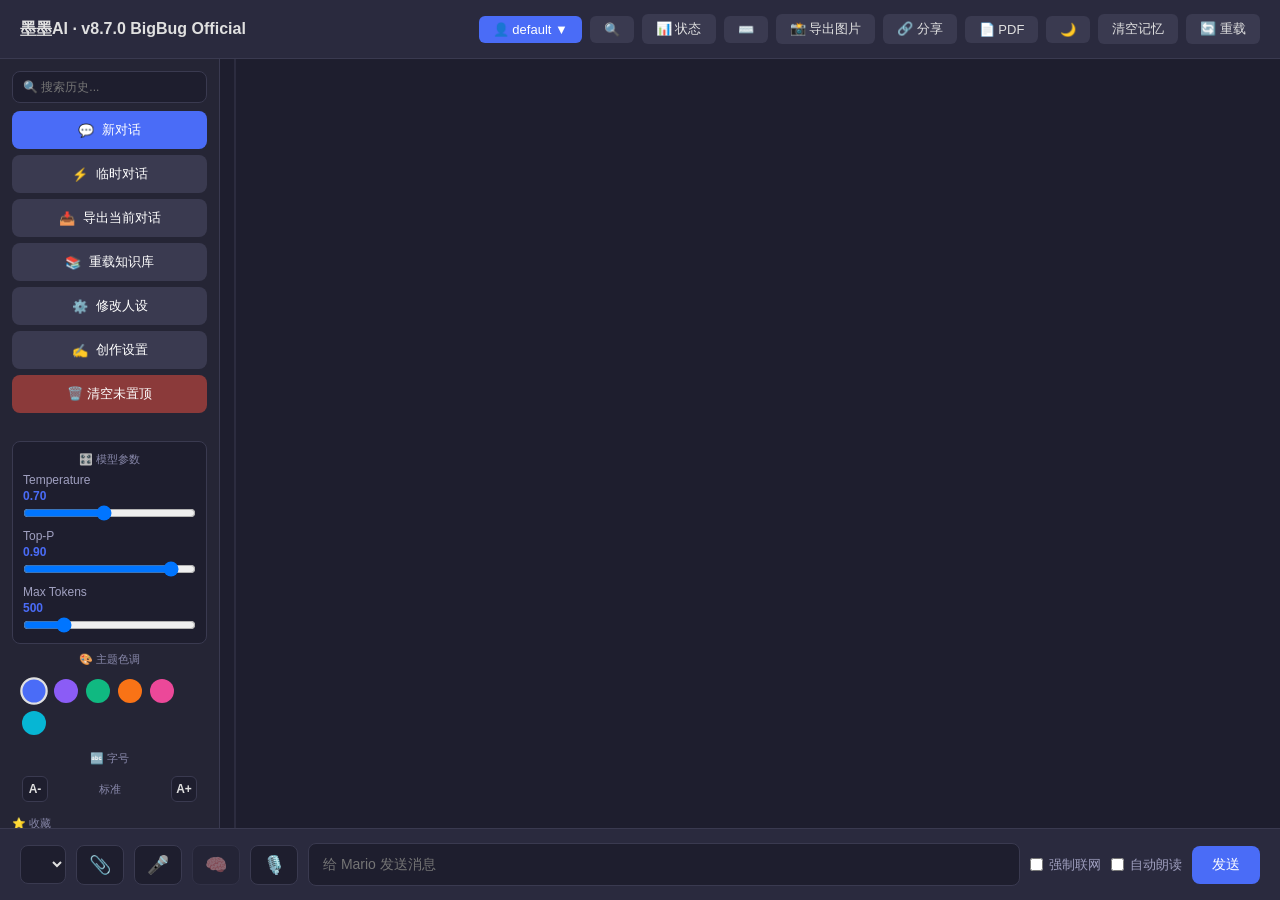
==== templates/index.html @ c6ad2843 "v8.7.0 BigBug Official: AI 生图 + 死锁修复" ====
<!DOCTYPE html>
<html lang="zh-CN">
<head>
<meta charset="UTF-8">
<title>墨墨AI · Mario Make</title>
<link rel="icon" href="/static/favicon.png" type="image/png">
<script src="/static/marked.min.js"></script>
<script src="/static/highlight.min.js"></script>
<script src="/static/html2canvas.min.js"></script>
<link rel="stylesheet" href="/static/style.css?v=24">
</head>
<body>
<header>
  <h1>墨墨AI · v8.7.0 BigBug Official</h1>
  <div class="header-actions">
    <div class="user-menu-wrap">
      <button id="userBtn" onclick="toggleUserMenu(event)">👤 <span id="userLabel">default</span> ▼</button>
      <div id="userDropdown"></div>
    </div>
    <button onclick="toggleMsgSearch()" title="对话内搜索 (Cmd+Shift+F)">🔍</button>
    <button onclick="toggleStatusPanel()" title="系统状态">📊 状态</button>
    <button onclick="toggleShortcutPanel()" title="快捷键">⌨️</button>
    <button onclick="exportAsImage()" title="导出对话为图片">📸 导出图片</button>
      <button onclick="shareConversation()" title="分享对话">🔗 分享</button>
      <button onclick="exportAsPDF()" title="导出对话为 PDF">📄 PDF</button>
    <button id="themeBtn" onclick="toggleTheme()" title="切换主题">🌙</button>
    <button onclick="resetChat()">清空记忆</button>
    <button onclick="reloadAll()" title="重载设置 / 知识库 / 模型">🔄 重载</button>
  </div>
</header>

<div id="msgSearchBar" style="display:none;">
  <input type="text" id="msgSearchInput" placeholder="在对话中查找…">
  <span id="msgSearchCount">0 / 0</span>
  <button id="msgSearchPrev" title="上一个">↑</button>
  <button id="msgSearchNext" title="下一个">↓</button>
  <button id="msgSearchClose" title="关闭 (Esc)">✕</button>
</div>

<div class="layout">
  <aside id="sidebar">
    <input type="text" id="searchBox" placeholder="🔍 搜索历史..." oninput="doSearch(this.value)">
    <button class="new-btn" onclick="newSession()">＋ 新对话</button>
      <button class="new-btn" id="tempBtn" style="background:var(--btn-bg);" onclick="toggleTemp()">⚡ 临时对话</button>
    <button class="new-btn" style="background:var(--btn-bg);" onclick="exportCurrent()">📥 导出当前对话</button>
    <button class="new-btn" style="background:var(--btn-bg);" onclick="reloadRag(event)">🔄 重载知识库</button>
    <button class="new-btn" style="background:var(--btn-bg);" onclick="openPromptModal()">⚙️ 修改人设</button>
    <button class="new-btn" style="background:var(--btn-bg);" onclick="openStyleModal()">✍️ 创作设置</button>
    <button class="new-btn danger-btn" onclick="clearSessions()">🗑️ 清空未置顶</button>
    <div id="ragStatus"></div>

    <!-- 参数滑杆 -->
    <div class="param-panel">
      <div class="param-title">🎛️ 模型参数</div>
      <label>Temperature <span class="param-val" id="tempVal">0.70</span>
        <input type="range" id="tempSlider" min="0" max="1.5" step="0.05" value="0.7">
      </label>
      <label>Top-P <span class="param-val" id="topPVal">0.90</span>
        <input type="range" id="topPSlider" min="0.1" max="1" step="0.05" value="0.9">
      </label>
      <label>Max Tokens <span class="param-val" id="maxTokVal">500</span>
        <input type="range" id="maxTokSlider" min="100" max="2000" step="50" value="500">
      </label>
    </div>

      <div class="template-title" style="margin-top:8px;">🎨 主题色调</div>
<div class="theme-color-picker" id="themeColorPicker">
  <span class="color-dot" data-color="blue"   title="蓝"></span>
  <span class="color-dot" data-color="purple" title="紫"></span>
  <span class="color-dot" data-color="green"  title="绿"></span>
  <span class="color-dot" data-color="orange" title="橙"></span>
  <span class="color-dot" data-color="pink"   title="粉"></span>
  <span class="color-dot" data-color="cyan"   title="青"></span>
</div>

      <div class="template-title" style="margin-top:8px;">🔤 字号</div>
<div id="fontSizePanel">
  <button onclick="changeFontSize(-1)">A-</button>
  <span class="fs-label" id="fsLabel">标准</span>
  <button onclick="changeFontSize(1)">A+</button>
</div>

    <div class="template-title" style="display:flex;justify-content:space-between;align-items:center;">
      <span>⭐ 收藏</span>
      <span id="favCount" style="font-size:10px;color:var(--text-muted);"></span>
    </div>
    <ul id="favList" style="list-style:none;margin-bottom:8px;"></ul>

    <div class="template-title">快捷提问</div>
      <div class="template-title" style="display:flex;justify-content:space-between;align-items:center;">
      <span>📁 文件夹</span>
      <span onclick="newFolder()" title="新建文件夹"
            style="cursor:pointer;color:var(--accent);font-weight:700;">＋</span>
    </div>
    <ul id="folderList" style="list-style:none;margin-bottom:8px;"></ul>
    <div id="templateList"></div>
      <div style="display:flex;justify-content:space-between;align-items:center;margin:6px 0;">
  <span style="font-size:11px;color:var(--text-muted);">💬 会话</span>
  <span id="manualSortToggle" onclick="toggleManualSort()"
        style="cursor:pointer;font-size:11px;color:var(--accent);user-select:none;">
    手动排序
  </span>
</div>
    <ul id="sessionList"></ul>
  </aside>
  <main style="position: relative;">
  <div id="chat"></div>
  <div id="outline"></div>
  </main>
</div>

<footer>
  <select id="modelSelect" title="选择模型"></select>
  <label for="fileUpload" class="upload-label" title="上传文件">📎</label>
  <input type="file" id="fileUpload" style="display:none;"
         accept=".pdf,.docx,.pptx,.txt,.md,.py,.js,.json,.html,.css,.png,.jpg,.jpeg,.webp">
  <button id="micBtn" class="icon-btn" title="语音输入" onclick="toggleVoice()">🎤</button>
    <button id="thinkBtn" class="icon-btn" title="思考模式：自动" onclick="toggleThink()">🧠</button>
    <button id="callBtn" class="icon-btn" title="语音通话模式" onclick="toggleCall()">🎙️</button>
  <textarea id="input" rows="1" placeholder="给 Mario 发送消息" autocomplete="off"></textarea>
  <label><input type="checkbox" id="web"> 强制联网</label>
  <label><input type="checkbox" id="autoSpeak"> 自动朗读</label>
  <button id="send" class="send-btn" onclick="send()">发送</button>
  <button id="stopBtn" class="send-btn" style="display:none;" onclick="stopGeneration()">停止</button>
</footer>

<div id="adminModal" style="display:none; position:fixed; top:0; left:0; width:100%; height:100%; background:rgba(0,0,0,0.6); z-index:9999; align-items:center; justify-content:center;">
  <div class="modal-box" style="max-height:80vh; overflow-y:auto;">
    <div id="adminModalContent"></div>
    <div style="text-align:right; margin-top:12px;">
      <button class="modal-btn" onclick="closeAdminModal()">关闭</button>
    </div>
  </div>
</div>

<div id="promptModal">
  <div class="modal-box">
    <h2>⚙️ 修改 AI 人设</h2>
    <p>修改后立即生效，建议保留原有的安全约束。</p>
    <textarea id="promptTextarea"></textarea>
    <div style="display:flex; gap:10px; justify-content:space-between;">
      <button class="modal-btn" onclick="resetPrompt()">恢复默认</button>
      <div style="display:flex; gap:10px;">
        <button class="modal-btn" onclick="closePromptModal()">取消</button>
        <button class="modal-btn primary" onclick="savePrompt()">保存</button>
      </div>
    </div>
  </div>
</div>

<script src="/static/app.js?v=27"></script>

<link id="hljs-theme" rel="stylesheet" href="/static/github-dark.min.css">
<div id="styleModal" style="display:none; position:fixed; top:0; left:0; width:100%; height:100%; background:rgba(0,0,0,0.6); z-index:9999; align-items:center; justify-content:center;">
  <div class="modal-box" style="max-height:80vh; overflow-y:auto; width:640px;">
    <h2 style="font-size:16px;">✍️ 个性化创作设置</h2>
    <p style="font-size:12px; color:var(--text-muted);">告诉墨墨你的写作偏好，它会按这个风格生成内容。</p>
    <div style="display:flex; flex-direction:column; gap:12px; margin-top:12px;">
      <div>
        <label style="font-size:13px;">语气</label>
        <select id="styleTone" style="width:100%; padding:8px; margin-top:4px; border-radius:6px; background:var(--bg-input); color:var(--text); border:1px solid var(--border);">
          <option value="casual">😊 轻松口语</option>
          <option value="formal">🎩 正式专业</option>
          <option value="humorous">🤣 幽默俏皮</option>
          <option value="serious">🧊 严肃理性</option>
        </select>
      </div>
      <div>
        <label style="font-size:13px;">长度</label>
        <select id="styleLength" style="width:100%; padding:8px; margin-top:4px; border-radius:6px; background:var(--bg-input); color:var(--text); border:1px solid var(--border);">
          <option value="short">📏 简短直接</option>
          <option value="medium">📐 适中</option>
          <option value="long">📚 详细展开</option>
        </select>
      </div>
      <label style="display:flex; align-items:center; gap:8px; font-size:13px;">
        <input type="checkbox" id="styleEmoji"> 允许使用 emoji
      </label>
      <div>
        <label style="font-size:13px;">📖 个人词典（每行一条：词语=含义）</label>
        <textarea id="glossaryText" style="width:100%; height:100px; padding:8px; margin-top:4px; border-radius:6px; background:var(--bg-input); color:var(--text); border:1px solid var(--border); font-size:13px; font-family:monospace;" placeholder="MMAI=墨墨 AI 的缩写&#10;FMC SMO=我的笔名"></textarea>
      </div>
    </div>
    <div style="display:flex; gap:10px; justify-content:flex-end; margin-top:16px;">
      <button class="modal-btn" onclick="closeStyleModal()">取消</button>
      <button class="modal-btn primary" onclick="saveStyle()">保存</button>
    </div>
  </div>
</div>

<!-- v7.0.0 快捷键面板 -->
<div id="shortcutModal" class="shortcut-mask">
  <div class="shortcut-box">
    <h3>⌨️ 快捷键</h3>
    <table class="shortcut-table" id="shortcutTable"></table>
<div class="close-row">
  <button class="modal-btn" onclick="resetShortcuts()" style="margin-right:8px;">恢复默认</button>
  <button class="modal-btn" onclick="toggleShortcutPanel()">关闭</button>
</div>
      <tr><td>Control + ⌥ + N</td><td>新对话</td></tr>
      <tr><td>Control + ⇧ + S</td><td>聚焦搜索</td></tr>
      <tr><td>Control + S</td><td>保存对话</td></tr>
      <tr><td>Control + Enter</td><td>发送</td></tr>
      <tr><td>Enter</td><td>发送（输入框内）</td></tr>
      <tr><td>Shift + Enter</td><td>换行（输入框内）</td></tr>
      <tr><td>Esc</td><td>停止生成 / 关闭面板</td></tr>
      <tr><td>Command + D</td><td>切回 default 管理员</td></tr>
      <tr><td>/</td><td>快速聚焦搜索</td></tr>
      <tr><td>?</td><td>打开本面板</td></tr>
    </table>
    <div class="close-row">
      <button class="modal-btn" onclick="toggleShortcutPanel()">关闭</button>
    </div>
  </div>
</div>

<!-- v7.0.0 系统状态面板 -->
<div id="statusPanel" class="status-panel" style="display:none">
  <div class="status-row"><span class="status-key">🧠 模型</span><span class="status-val" id="stModel">-</span></div>
  <div class="status-row"><span class="status-key">🔥 CPU</span><span class="status-val" id="stCpu">-</span></div>
  <div class="status-row"><span class="status-key">💾 内存</span><span class="status-val" id="stMem">-</span></div>
  <div class="status-row"><span class="status-key">📦 进程占用</span><span class="status-val" id="stProc">-</span></div>
  <div class="status-row"><span class="status-key">⏱️ 运行</span><span class="status-val" id="stUp">-</span></div>
</div>

<!-- v7.0.0 翻译气泡 -->
<div id="transBubble">
  <span class="close-x" onclick="document.getElementById('transBubble').style.display='none'">✕</span>
  <button id="doTransBtn">🌐 翻译</button>
  <div id="transResult"></div>
</div>
<div id="quoteMenu" style="display:none;"></div>
<div id="modelPanel" style="display:none;"></div>
</body>
</html>
---- static/style.css ----
/* 时间分组 */
.group-header {
  padding: 8px 10px;
  font-size: 11px;
  color: var(--text-muted);
  cursor: pointer;
  user-select: none;
  display: flex;
  align-items: center;
  gap: 4px;
  border-radius: 6px;
  margin-top: 8px;
}
.group-header:hover { background: var(--btn-bg); color: var(--text); }
.group-header .arrow {
  font-size: 9px;
  transition: transform 0.15s;
  display: inline-block;
}
.group-header.collapsed .arrow { transform: rotate(-90deg); }
.group-count {
  font-size: 10px;
  color: var(--text-muted);
  margin-left: auto;
}
  :root {
    --bg: #1e1e2e; --bg-header: #2a2a3e; --bg-sidebar: #252535;
    --bg-msg-ai: #2a2a3e; --bg-input: #1e1e2e; --bg-code: #1a1a2a;
    --text: #e0e0e0; --text-dim: #a0a0c0; --text-muted: #8888aa;
    --border: #3a3a50; --btn-bg: #3a3a50; --btn-hover: #4a4a60;
    --accent: #4a6cf7; --accent-hover: #5a7cff; --danger: #ff4444;
    --tag: #6a9955; --code-text: #c0c0d0;
    --scroll-track: #1e1e2e; --scroll-thumb: #3a3a50;
  }
  body.light {
    --bg: #f5f5f7; --bg-header: #ffffff; --bg-sidebar: #ebebf0;
    --bg-msg-ai: #ffffff; --bg-input: #ffffff; --bg-code: #f0f0f5;
    --text: #202124; --text-dim: #5f6368; --text-muted: #808080;
    --border: #d0d0d8; --btn-bg: #e0e0e8; --btn-hover: #d0d0d8;
    --accent: #1a73e8; --accent-hover: #1668d4; --danger: #d93025;
    --tag: #2e7d32; --code-text: #202124;
    --scroll-track: #f5f5f7; --scroll-thumb: #c0c0c8;
  }
  * { box-sizing: border-box; margin: 0; padding: 0; }
  body {
    font-family: -apple-system, "PingFang SC", sans-serif;
    background: var(--bg); color: var(--text);
    height: 100vh; display: flex; flex-direction: column;
    transition: background 0.2s, color 0.2s;
  }
  ::-webkit-scrollbar { width: 8px; }
  ::-webkit-scrollbar-track { background: var(--scroll-track); }
  ::-webkit-scrollbar-thumb { background: var(--scroll-thumb); border-radius: 4px; }
  header {
    padding: 14px 20px; background: var(--bg-header);
    display: flex; justify-content: space-between; align-items: center;
    border-bottom: 1px solid var(--border);
  }
  header h1 { font-size: 16px; font-weight: 600; }
  header .header-actions { display: flex; gap: 8px; align-items: center; }
  header button {
    background: var(--btn-bg); color: var(--text); border: none;
    padding: 6px 14px; border-radius: 6px; cursor: pointer; font-size: 13px;
  }
  header button:hover { background: var(--btn-hover); }
  .user-menu-wrap { position: relative; }
  #userBtn {
    background: var(--accent); color: #fff;
    padding: 6px 14px; border-radius: 6px; cursor: pointer;
    font-size: 13px; border: none;
  }
  #userBtn:hover { background: var(--accent-hover); }
  #userDropdown {
    display: none; position: absolute; top: 100%; right: 0; margin-top: 6px;
    background: var(--bg-header); border: 1px solid var(--border);
    border-radius: 8px; min-width: 220px;
    box-shadow: 0 4px 20px rgba(0,0,0,0.3);
    z-index: 1000; padding: 6px 0;
  }
  #userDropdown.show { display: block; }
  .user-item {
    padding: 10px 16px; cursor: pointer; font-size: 13px;
    color: var(--text-dim); display: flex; justify-content: space-between;
    align-items: center; gap: 8px;
  }
  .user-item:hover { background: var(--btn-bg); }
  .user-item.active { color: var(--accent); font-weight: 600; }
  .user-item .check { font-size: 12px; }
  .user-divider { height: 1px; background: var(--border); margin: 6px 0; }
  .user-action { padding: 10px 16px; cursor: pointer; font-size: 13px; color: var(--text-dim); }
  .user-action:hover { background: var(--btn-bg); }
  .user-action.danger { color: var(--danger); }
  .layout { flex: 1; display: flex; overflow: hidden; }
  #sidebar {
    width: 220px; background: var(--bg-sidebar);
    border-right: 1px solid var(--border);
    padding: 12px; overflow-y: auto; flex-shrink: 0;
    display: flex; flex-direction: column;
  }
  #searchBox {
    width: 100%; padding: 8px 10px; border-radius: 8px; margin-bottom: 8px;
    border: 1px solid var(--border); background: var(--bg-input);
    color: var(--text); font-size: 12px;
  }
  #searchBox:focus { outline: none; border-color: var(--accent); }
  #sidebar .new-btn {
    width: 100%; padding: 10px; background: var(--accent); color: #fff;
    border: none; border-radius: 8px; cursor: pointer;
    margin-bottom: 8px; font-size: 13px; transition: background 0.15s;
  }
  #sidebar .new-btn:hover { background: var(--accent-hover); }
  #sidebar .new-btn:disabled { background: var(--btn-bg); cursor: not-allowed; }
  #sidebar .new-btn + .new-btn { margin-top: -2px; }
  #sidebar .danger-btn { background: #8b3a3a !important; }
  #sidebar .danger-btn:hover { background: #a04747 !important; }
  body.light #sidebar .danger-btn { background: #e57373 !important; }
  body.light #sidebar .danger-btn:hover { background: #ef5350 !important; }
  #ragStatus { font-size: 11px; color: var(--text-muted); text-align: center; margin: 4px 0 8px; }
  #sidebar ul { list-style: none; flex: 1; margin-top: 4px; }
  #sidebar li {
    padding: 10px; border-radius: 6px; cursor: pointer; font-size: 13px;
    color: var(--text-dim); margin-bottom: 4px;
    white-space: nowrap; overflow: hidden; text-overflow: ellipsis;
    position: relative; transition: background 0.15s;
  }
  #sidebar li:hover { background: var(--btn-bg); }
  #sidebar li.active { background: var(--btn-hover); color: var(--text); }
  #sidebar li.pinned { padding-left: 22px; }
  #sidebar li.search-result { white-space: normal; line-height: 1.4; padding: 8px 10px; }
  #sidebar li .pin {
    position: absolute; left: 6px; top: 50%; transform: translateY(-50%);
    font-size: 11px; opacity: 0.4; cursor: pointer;
  }
  #sidebar li.pinned .pin { opacity: 1; }
  #sidebar li .del {
    position: absolute; right: 8px; top: 50%; transform: translateY(-50%);
    color: var(--danger); opacity: 0; transition: opacity 0.2s;
    font-size: 16px; padding: 0 4px;
  }
  #sidebar li:hover .del { opacity: 1; }
  #templateList { display: flex; flex-direction: column; gap: 4px; margin-bottom: 8px; }
  .template-btn {
    padding: 6px 10px; background: var(--bg-input); color: var(--text-dim);
    border: 1px solid var(--border); border-radius: 6px; font-size: 12px;
    cursor: pointer; text-align: left; transition: all 0.15s;
    white-space: nowrap; overflow: hidden; text-overflow: ellipsis;
  }
  .template-btn:hover { background: var(--btn-bg); color: var(--text); border-color: var(--accent); }
  .template-title { font-size: 11px; color: var(--text-muted); text-align: center; margin: 8px 0 4px; }
  main { flex: 1; display: flex; flex-direction: column; overflow: hidden; }
  #chat {
    flex: 1; overflow-y: auto; padding: 20px;
    display: flex; flex-direction: column; gap: 14px;
  }
  .msg-row { display: flex; align-items: flex-start; gap: 10px; }
  .msg-row.user { flex-direction: row-reverse; }
  .avatar {
    width: 36px; height: 36px; border-radius: 50%;
    display: flex; align-items: center; justify-content: center;
    font-size: 18px; font-weight: bold; flex-shrink: 0;
    background: var(--btn-bg); overflow: hidden;
  }
  .avatar img { width: 100%; height: 100%; object-fit: cover; display: block; }
  .msg-row.user .avatar { background: var(--accent); }
  .msg-row.ai .avatar { color: var(--accent); background: var(--bg-msg-ai); border: 1px solid var(--accent); }
  .msg {
    max-width: 75%; padding: 10px 14px; border-radius: 12px;
    line-height: 1.6; word-break: break-word; overflow-x: auto;
  }
  .msg.user {
  background: var(--accent);
  color: #fff;
  white-space: pre-wrap;
  display: flex;
  flex-wrap: wrap;
  align-items: center;
  gap: 4px;
}
.msg.user > *:not(.msg-action-btn):not(.copy-btn):not(.msg-time) {
  flex-basis: 100%;
  white-space: pre-wrap;
}
  .msg.ai { background: var(--bg-msg-ai); border: 1px solid var(--border); }
  .msg.ai p { margin: 6px 0; }
  .msg.ai ul, .msg.ai ol { margin: 8px 0 8px 22px; }
  .msg.ai h1, .msg.ai h2, .msg.ai h3 { margin: 10px 0 6px; }
  .msg.ai code {
    background: var(--bg-code); padding: 2px 6px; border-radius: 4px;
    font-size: 13px; font-family: "SF Mono", Monaco, monospace; color: var(--code-text);
  }
  .msg.ai pre { background: var(--bg-code); padding: 12px; border-radius: 8px; overflow-x: auto; margin: 8px 0; }
  .msg.ai pre code { background: none; padding: 0; }
  .msg.ai table { border-collapse: collapse; margin: 8px 0; }
  .msg.ai th, .msg.ai td { border: 1px solid var(--border); padding: 6px 10px; }
  .msg.ai blockquote { border-left: 3px solid var(--accent); padding-left: 10px; margin: 8px 0; color: var(--text-dim); }
  .msg.ai a { color: var(--tag); }
  .tag { font-size: 11px; color: var(--tag); margin-top: 6px; opacity: 0.8; }
  /* 复制按钮 */
  .copy-btn { cursor: pointer; margin-left: 8px; opacity: 0.5; font-size: 13px; transition: opacity 0.2s; }
  .copy-btn:hover { opacity: 1; }
  /* 搜索高亮 */
  .msg.highlight { animation: highlight-pulse 2s ease-out; }
  @keyframes highlight-pulse {
    0%, 30% { box-shadow: 0 0 0 3px var(--accent); }
    100% { box-shadow: 0 0 0 0 transparent; }
  }
  footer {
    padding: 14px 20px; background: var(--bg-header);
    display: flex; gap: 10px; border-top: 1px solid var(--border);
    align-items: center; flex-wrap: wrap;
  }
  footer select {
    padding: 10px 12px; border-radius: 8px;
    border: 1px solid var(--border); background: var(--bg-input); color: var(--text);
    font-size: 13px; cursor: pointer; max-width: 150px; flex-shrink: 0;
  }
  footer select:focus { outline: none; border-color: var(--accent); }
  footer .upload-label {
    cursor: pointer; font-size: 18px; padding: 8px 12px; border-radius: 8px;
    border: 1px solid var(--border); background: var(--bg-input);
    user-select: none; flex-shrink: 0; transition: background 0.2s;
  }
  footer .upload-label:hover { background: var(--btn-bg); }
  footer .icon-btn {
    background: var(--bg-input); color: var(--text);
    border: 1px solid var(--border);
    padding: 8px 12px; border-radius: 8px; cursor: pointer; font-size: 18px;
    flex-shrink: 0; transition: all 0.2s;
  }
  footer .icon-btn:hover { background: var(--btn-bg); }
  footer .icon-btn.recording {
    background: var(--danger); border-color: var(--danger);
    animation: pulse 1s infinite;
  }
  @keyframes pulse {
    0%, 100% { box-shadow: 0 0 0 0 rgba(255, 68, 68, 0.7); }
    50% { box-shadow: 0 0 0 8px rgba(255, 68, 68, 0); }
  }
  footer input[type="text"],
  footer textarea#input {
    flex: 1; min-width: 260px; padding: 10px 14px; border-radius: 8px;
    border: 1px solid var(--border); background: var(--bg-input); color: var(--text); font-size: 14px;
    font-family: inherit;
  }
  footer textarea#input {
    resize: none; overflow-y: auto; max-height: 200px; line-height: 1.5;
  }
  footer input:focus, footer textarea:focus { outline: none; border-color: var(--accent); }
  footer label {
    display: flex; align-items: center; gap: 6px;
    font-size: 13px; color: var(--text-dim); cursor: pointer; user-select: none;
    white-space: nowrap; flex-shrink: 0;
  }
  footer button.send-btn {
    background: var(--accent); color: #fff; border: none;
    padding: 10px 20px; border-radius: 8px; cursor: pointer; font-size: 14px; flex-shrink: 0;
  }
  footer button.send-btn:hover { background: var(--accent-hover); }
  footer button.send-btn:disabled { background: var(--btn-bg); cursor: not-allowed; }
  #stopBtn { background: var(--danger) !important; }
  #promptModal {
    display:none; position:fixed; top:0; left:0; width:100%; height:100%;
    background:rgba(0,0,0,0.6); z-index:9999; align-items:center; justify-content:center;
  }
  #promptModal .modal-box {
    background: var(--bg-header); padding:20px; border-radius:12px;
    width:600px; max-width:90%; display:flex; flex-direction:column; gap:12px;
    border: 1px solid var(--border);
  }
  #promptModal h2 { font-size:16px; color: var(--text); }
  #promptModal p { font-size:12px; color: var(--text-muted); }
  #promptTextarea {
    width:100%; height:300px; padding:10px; border-radius:8px;
    border:1px solid var(--border); background: var(--bg-input); color: var(--text);
    font-size:13px; font-family:monospace; resize:vertical;
  }
  #promptTextarea:focus { outline: none; border-color: var(--accent); }
  .modal-btn { padding:8px 16px; background: var(--btn-bg); color: var(--text); border:none; border-radius:6px; cursor:pointer; }
  .modal-btn.primary { background: var(--accent); color: #fff; }

  /* ========== v7.0.0 Infinite 新增样式 ========== */

  /* 1. 代码块复制按钮 */
  .msg.ai pre { position: relative; }
  .code-copy-btn {
    position: absolute; top: 8px; right: 8px;
    padding: 3px 8px; font-size: 12px; line-height: 1;
    border: 1px solid var(--border); border-radius: 6px;
    background: var(--bg-header); color: var(--text-dim);
    cursor: pointer; opacity: 0;
    transition: opacity 0.15s, background 0.15s, color 0.15s;
    z-index: 2;
  }
  .msg.ai pre:hover .code-copy-btn { opacity: 1; }
  .code-copy-btn:hover { background: var(--btn-hover); color: var(--text); }
  .code-copy-btn:active { transform: scale(0.95); }

  /* 2. 消息时间戳 */
  .msg-time {
    font-size: 11px; color: var(--text-muted);
    margin-top: 6px; opacity: 0; transition: opacity 0.15s;
    display: block;
  }
  .msg:hover .msg-time { opacity: 1; }
  .msg.user .msg-time { color: rgba(255,255,255,0.7); text-align: right; }

  /* 4. 快捷键面板 */
  .shortcut-mask {
    position: fixed; inset: 0; background: rgba(0,0,0,0.5);
    display: none; align-items: center; justify-content: center;
    z-index: 99999;
  }
  .shortcut-mask.show { display: flex; }
  .shortcut-box {
    background: var(--bg-header); color: var(--text);
    padding: 22px 28px; border-radius: 12px;
    min-width: 400px; max-width: 90%; border: 1px solid var(--border);
    box-shadow: 0 8px 40px rgba(0,0,0,0.4);
  }
  .shortcut-box h3 { font-size: 16px; margin-bottom: 12px; }
  .shortcut-table { width: 100%; border-collapse: collapse; font-size: 13px; }
  .shortcut-table td { padding: 6px 8px; border-bottom: 1px solid var(--border); }
  .shortcut-table td:first-child { font-family: monospace; color: var(--accent); width: 45%; }
  .shortcut-box .close-row { margin-top: 14px; text-align: right; }

  /* 5. 参数滑杆 */
  .param-panel {
    margin-top: 8px; padding: 10px;
    background: var(--bg-input); border: 1px solid var(--border);
    border-radius: 8px; font-size: 12px;
  }
  .param-panel .param-title { color: var(--text-muted); margin-bottom: 6px; font-size: 11px; text-align: center; }
  .param-panel label {
    display: flex; flex-direction: column; gap: 2px;
    margin-bottom: 8px; color: var(--text-dim);
  }
  .param-panel label:last-child { margin-bottom: 0; }
  .param-panel .param-val { color: var(--accent); font-weight: 600; }
  .param-panel input[type="range"] { width: 100%; cursor: pointer; }

  /* 6. 系统状态面板 */
  .status-panel {
    position: fixed; top: 60px; right: 20px;
    background: var(--bg-header); color: var(--text);
    border: 1px solid var(--border); border-radius: 10px;
    padding: 12px 16px; font-size: 12px;
    box-shadow: 0 6px 24px rgba(0,0,0,0.35);
    z-index: 9998; min-width: 220px; line-height: 1.9;
  }
  .status-panel .status-row { display: flex; justify-content: space-between; gap: 16px; }
  .status-panel .status-key { color: var(--text-muted); }
  .status-panel .status-val { color: var(--text); font-family: monospace; }

  /* 7. 翻译气泡 */
  #transBubble {
    position: fixed; z-index: 99998;
    background: var(--bg-header); color: var(--text);
    border: 1px solid var(--border); border-radius: 10px;
    padding: 10px 12px; max-width: 360px;
    box-shadow: 0 6px 24px rgba(0,0,0,0.4);
    font-size: 13px; display: none;
  }
  #transBubble #doTransBtn {
    background: var(--accent); color: #fff; border: 0;
    border-radius: 6px; padding: 4px 12px; cursor: pointer;
    font-size: 12px; font-weight: 600;
  }
  #transBubble #doTransBtn:hover { background: var(--accent-hover); }
  #transBubble #transResult {
    margin-top: 8px; line-height: 1.6; color: var(--text-dim);
    max-height: 200px; overflow-y: auto; white-space: pre-wrap;
  }
  #transBubble .close-x {
    float: right; cursor: pointer; color: var(--text-muted);
    margin-left: 8px; font-size: 14px;
  }

    /* ========== v7.1.0 对话大纲 ========== */
    #outline {
      position: absolute;
      right: -170px;                    /* 默认缩到只剩 30px 露出 */
      top: 12px;
      bottom: 12px;
      width: 200px;
      background: var(--bg-header);
      border: 1px solid var(--border);
      border-radius: 10px;
      padding: 10px 8px;
      overflow-y: auto;
      opacity: 0.5;
      transition: right 0.3s cubic-bezier(0.4, 0, 0.2, 1), opacity 0.3s;
      z-index: 20;
      font-size: 12px;
      box-shadow: -4px 0 12px rgba(0,0,0,0.2);
    }
    #outline:hover {
      right: 12px;                      /* 鼠标移上去完全滑出 */
      opacity: 1;
    }
    #outline.empty {
      display: none;
    }
    #outline::-webkit-scrollbar { width: 4px; }
    #outline::-webkit-scrollbar-thumb {
      background: var(--scroll-thumb);
      border-radius: 2px;
    }
    #outline.empty {
      display: none;
    }
    #outline .outline-item {
      padding: 6px 8px;
      margin-bottom: 2px;
      border-radius: 6px;
      color: var(--text-dim);
      cursor: pointer;
      white-space: nowrap;
      overflow: hidden;
      text-overflow: ellipsis;
      border-left: 2px solid transparent;
      transition: background 0.15s, color 0.15s, border-color 0.15s;
      user-select: none;
    }
    #outline .outline-item:hover {
      background: var(--btn-bg);
      color: var(--text);
    }
    #outline .outline-item.active {
      background: var(--btn-bg);
      color: var(--accent);
      border-left-color: var(--accent);
    }

    /* ========== v7.1.0 文件夹 ========== */
    #folderList .folder-item {
      display: flex;
      justify-content: space-between;
      align-items: center;
      padding: 7px 10px;
      border-radius: 6px;
      font-size: 12px;
      color: var(--text-dim);
      cursor: pointer;
      margin-bottom: 2px;
      user-select: none;
    }
    #folderList .folder-item:hover { background: var(--btn-bg); color: var(--text); }
    #folderList .folder-name { overflow: hidden; text-overflow: ellipsis; white-space: nowrap; flex: 1; }
    #folderList .folder-count { font-size: 10px; color: var(--text-muted); margin-left: 6px; }
    #folderList .folder-del {
      opacity: 0; margin-left: 6px; color: var(--danger);
      font-size: 14px; cursor: pointer;
    }
    #folderList .folder-item:hover .folder-del { opacity: 1; }
    #folderList .folder-item.collapsed + .folder-sessions { display: none; }
    #folderList .folder-sessions {
      list-style: none; padding-left: 8px; margin-bottom: 4px;
    }
    #folderList .folder-sessions li {
      padding: 6px 10px; border-radius: 6px; font-size: 12px;
      color: var(--text-dim); cursor: pointer;
      white-space: nowrap; overflow: hidden; text-overflow: ellipsis;
      position: relative;
    }
    #folderList .folder-sessions li:hover { background: var(--btn-bg); color: var(--text); }
    #folderList .folder-sessions li.active { background: var(--btn-hover); color: var(--text); }
    #folderList .folder-sessions li .del {
      position: absolute; right: 8px; top: 50%; transform: translateY(-50%);
      color: var(--danger); opacity: 0; font-size: 14px; cursor: pointer;
    }
    #folderList .folder-sessions li:hover .del { opacity: 1; }

    /* 会话右键菜单 */
    #ctxMenu {
      position: fixed; z-index: 99999;
      background: var(--bg-header); border: 1px solid var(--border);
      border-radius: 8px; padding: 4px 0;
      box-shadow: 0 6px 24px rgba(0,0,0,0.35);
      min-width: 180px; font-size: 13px; display: none;
    }
    #ctxMenu .ctx-item {
      padding: 8px 14px; cursor: pointer; color: var(--text-dim);
    }
    #ctxMenu .ctx-item:hover { background: var(--btn-bg); color: var(--text); }
    #ctxMenu .ctx-sub {
      padding: 8px 14px; color: var(--text-muted); font-size: 12px;
      border-top: 1px solid var(--border); margin-top: 4px;
    }
    #ctxMenu .ctx-folder {
      padding: 6px 20px; cursor: pointer; color: var(--text-dim); font-size: 12px;
    }
    #ctxMenu .ctx-folder:hover { background: var(--btn-bg); color: var(--text); }

    /* ========== v7.3.0 临时对话 ========== */
    #tempBanner {
      position: sticky; top: 0; z-index: 998;
      background: linear-gradient(90deg, #6a5acd, #8a7cff);
      color: #fff; padding: 8px 20px; font-size: 12px;
      display: flex; justify-content: space-between; align-items: center;
    }
    #tempBanner button {
      background: #fff; color: #6a5acd; border: none;
      border-radius: 6px; padding: 4px 12px; cursor: pointer;
      font-weight: 600; font-size: 12px;
    }
    #tempBtn.active {
      background: #6a5acd !important;
      color: #fff !important;
    }

    /* ========== v7.4.0 回到底部 ========== */
#scrollBottomBtn {
  position: absolute;
  right: 24px;
  bottom: 24px;
  width: 40px;
  height: 40px;
  border-radius: 50%;
  background: var(--bg-header);
  color: var(--text);
  border: 1px solid var(--border);
  cursor: pointer;
  font-size: 18px;
  display: flex;
  align-items: center;
  justify-content: center;
  box-shadow: 0 4px 16px rgba(0,0,0,0.3);
  opacity: 0;
  pointer-events: none;
  transition: opacity 0.2s, transform 0.2s, background 0.15s;
  z-index: 30;
}
#scrollBottomBtn.show {
  opacity: 1;
  pointer-events: auto;
}
#scrollBottomBtn:hover {
  background: var(--btn-hover);
  transform: translateY(-2px);
}
#scrollBottomBtn:active {
  transform: translateY(0);
}

    /* ========== v7.4.0 长消息折叠 ========== */
.msg.ai.collapsible {
  position: relative;
  max-height: 420px;
  overflow: hidden;
}
.msg.ai.collapsible::after {
  content: '';
  position: absolute;
  left: 0; right: 0; bottom: 0;
  height: 80px;
  background: linear-gradient(to bottom, transparent, var(--bg-msg-ai));
  pointer-events: none;
}
.msg.ai.collapsible.expanded {
  max-height: none;
}
.msg.ai.collapsible.expanded::after {
  display: none;
}
.msg.ai .expand-btn {
  position: absolute;
  bottom: 6px;
  left: 50%;
  transform: translateX(-50%);
  background: var(--bg-header);
  border: 1px solid var(--border);
  color: var(--text-dim);
  border-radius: 14px;
  padding: 4px 16px;
  font-size: 12px;
  cursor: pointer;
  z-index: 3;
  white-space: nowrap;
  transition: background 0.15s, color 0.15s;
}
.msg.ai .expand-btn:hover {
  background: var(--btn-hover);
  color: var(--text);
}
.msg.ai.collapsible.expanded .expand-btn {
  position: static;
  transform: none;
  display: block;
  margin: 12px auto 0;
}

    /* ========== v7.5.0 语音通话 ========== */
#callBtn.active {
  background: var(--danger) !important;
  border-color: var(--danger) !important;
  color: #fff !important;
  animation: callPulse 1.5s infinite;
}
@keyframes callPulse {
  0%, 100% { box-shadow: 0 0 0 0 rgba(255,68,68,0.6); }
  50% { box-shadow: 0 0 0 8px rgba(255,68,68,0); }
}
#callBar {
  position: fixed; bottom: 90px; left: 50%; transform: translateX(-50%);
  background: var(--bg-header); border: 1px solid var(--border);
  border-radius: 12px; padding: 12px 20px;
  display: none; align-items: center; gap: 16px;
  box-shadow: 0 8px 32px rgba(0,0,0,0.4);
  z-index: 9000; min-width: 420px; max-width: 80vw;
}
#callBar .call-status {
  font-size: 13px; color: var(--accent); font-weight: 600; flex-shrink: 0;
}
#callBar .call-text {
  flex: 1; font-size: 13px; color: var(--text-dim);
  overflow: hidden; text-overflow: ellipsis; white-space: nowrap;
}
#callBar .call-hangup {
  background: var(--danger); color: #fff; border: none;
  padding: 6px 16px; border-radius: 6px; cursor: pointer;
  font-weight: 600; font-size: 13px; flex-shrink: 0;
}
#callBar .call-hangup:hover { background: #e53935; }

    /* ========== v7.5.0 图片灯箱 ========== */
.msg img {
  cursor: zoom-in;
  max-width: 100%;
  border-radius: 6px;
  transition: opacity 0.15s;
}
.msg img:hover { opacity: 0.9; }

#lightbox {
  position: fixed; inset: 0;
  background: rgba(0,0,0,0.88);
  display: none; align-items: center; justify-content: center;
  z-index: 99999; cursor: zoom-out;
  animation: lbFadeIn 0.2s ease-out;
}
#lightbox.show { display: flex; }
@keyframes lbFadeIn { from { opacity: 0; } to { opacity: 1; } }

#lightbox img {
  max-width: 92vw;
  max-height: 92vh;
  border-radius: 8px;
  box-shadow: 0 20px 60px rgba(0,0,0,0.6);
  cursor: default;
  animation: lbZoom 0.25s ease-out;
}
@keyframes lbZoom {
  from { transform: scale(0.85); opacity: 0; }
  to   { transform: scale(1);    opacity: 1; }
}

#lightbox .lb-close {
  position: absolute; top: 20px; right: 24px;
  width: 40px; height: 40px; border-radius: 50%;
  background: rgba(255,255,255,0.15);
  color: #fff; border: none; font-size: 20px;
  cursor: pointer; display: flex; align-items: center; justify-content: center;
  transition: background 0.15s;
}
#lightbox .lb-close:hover { background: rgba(255,255,255,0.3); }

#lightbox .lb-hint {
  position: absolute; bottom: 20px; left: 50%; transform: translateX(-50%);
  color: rgba(255,255,255,0.6); font-size: 12px;
  user-select: none;
}

    /* ========== v7.5.0 思考块 ========== */
.thinking-block {
  margin-bottom: 10px;
  border-left: 2px solid var(--border);
  padding-left: 10px;
}
.thinking-block summary {
  cursor: pointer;
  font-size: 12px;
  color: var(--text-muted);
  user-select: none;
  list-style: none;
  display: flex;
  align-items: center;
  gap: 4px;
  padding: 3px 0;
  transition: color 0.15s;
}
.thinking-block summary::-webkit-details-marker { display: none; }
.thinking-block summary::before {
  content: '▶';
  font-size: 9px;
  transition: transform 0.15s;
}
.thinking-block[open] summary::before {
  transform: rotate(90deg);
}
.thinking-block summary:hover { color: var(--text); }
.thinking-block .thinking-body {
  margin-top: 6px;
  padding: 8px 10px;
  background: var(--bg-code);
  border-radius: 6px;
  font-size: 12px;
  color: var(--text-dim);
  line-height: 1.6;
  white-space: pre-wrap;
  font-family: "SF Mono", Monaco, monospace;
  opacity: 0.75;
}
.thinking-live {
  color: var(--text-muted);
  font-size: 13px;
  animation: thinkPulse 1.4s infinite;
}
@keyframes thinkPulse {
  0%, 100% { opacity: 0.5; }
  50% { opacity: 1; }
}
.thinking-dots {
  display: inline-block;
  width: 12px;
}
.thinking-dots::after {
  content: '';
  animation: dots 1.5s steps(4, end) infinite;
}
@keyframes dots {
  0%, 20% { content: ''; }
  40% { content: '.'; }
  60% { content: '..'; }
  80%, 100% { content: '...'; }
}

    /* ========== v8.0.1 思考开关 ========== */
    #thinkBtn {
      opacity: 0.45;
      transition: opacity 0.2s, background 0.2s;
    }
    #thinkBtn.on {
      opacity: 1;
      background: var(--accent) !important;
      color: #fff !important;
      border-color: var(--accent) !important;
    }
    #thinkBtn.off {
      opacity: 0.3;
      text-decoration: line-through;
    }

    /* ========== v8.1.0 消息工具条 hover ========== */
.msg .msg-action-btn,
.msg .copy-btn {
  opacity: 0;
  transition: opacity 0.15s;
}
.msg:hover .msg-action-btn,
.msg:hover .copy-btn {
  opacity: 0.6;
}
.msg .msg-action-btn:hover,
.msg .copy-btn:hover {
  opacity: 1;
}

  /* ========== v8.1.0 AI 思考动画 ========== */
.thinking-dots-anim {
  display: inline-flex;
  align-items: center;
  gap: 4px;
  padding: 4px 0;
}
.thinking-dots-anim span {
  width: 8px;
  height: 8px;
  border-radius: 50%;
  background: var(--text-dim);
  animation: dotBounce 1.4s infinite ease-in-out both;
}
.thinking-dots-anim span:nth-child(1) { animation-delay: -0.32s; }
.thinking-dots-anim span:nth-child(2) { animation-delay: -0.16s; }
.thinking-dots-anim span:nth-child(3) { animation-delay: 0s; }

@keyframes dotBounce {
  0%, 80%, 100% {
    transform: scale(0.6);
    opacity: 0.4;
  }
  40% {
    transform: scale(1);
    opacity: 1;
  }
}

/* 生成中的气泡微呼吸 */
.msg.ai.streaming {
  animation: msgBreath 2s infinite ease-in-out;
}
@keyframes msgBreath {
  0%, 100% { box-shadow: 0 0 0 0 transparent; }
  50% { box-shadow: 0 0 0 2px var(--accent); }
}

    /* ========== v8.1.0 代码块全屏 ========== */
.code-fullscreen-btn {
  position: absolute;
  top: 8px;
  right: 44px;
  padding: 3px 8px;
  font-size: 12px;
  line-height: 1;
  border: 1px solid var(--border);
  border-radius: 6px;
  background: var(--bg-header);
  color: var(--text-dim);
  cursor: pointer;
  opacity: 0;
  transition: opacity 0.15s, background 0.15s, color 0.15s;
  z-index: 2;
}
.msg.ai pre:hover .code-fullscreen-btn { opacity: 1; }
.code-fullscreen-btn:hover { background: var(--btn-hover); color: var(--text); }

#codeFullscreen {
  position: fixed;
  inset: 0;
  background: var(--bg);
  z-index: 99999;
  display: none;
  flex-direction: column;
  padding: 20px;
}
#codeFullscreen.show { display: flex; }
#codeFullscreen .cf-header {
  display: flex;
  justify-content: space-between;
  align-items: center;
  padding-bottom: 12px;
  border-bottom: 1px solid var(--border);
  margin-bottom: 12px;
}
#codeFullscreen .cf-title {
  font-size: 14px;
  color: var(--text-dim);
  font-family: monospace;
}
#codeFullscreen .cf-close {
  background: var(--btn-bg);
  color: var(--text);
  border: none;
  padding: 6px 16px;
  border-radius: 6px;
  cursor: pointer;
  font-size: 13px;
}
#codeFullscreen .cf-close:hover { background: var(--btn-hover); }
#codeFullscreen pre {
  flex: 1;
  overflow: auto;
  background: var(--bg-code);
  padding: 20px;
  border-radius: 8px;
  margin: 0;
}
#codeFullscreen pre code {
  font-size: 14px;
  line-height: 1.6;
  font-family: "SF Mono", Monaco, monospace;
}

    /* ========== v8.1.0 消息时间轴 ========== */
#chat {
  position: relative;
  padding-left: 34px;   /* 给轨道留空间 */
}
#timeline-track {
  position: absolute;
  left: 14px;
  top: 0;
  bottom: 0;
  width: 2px;
  background: var(--border);
  opacity: 0.5;
  pointer-events: none;
}
.msg-row {
  position: relative;
}
.msg-row::before {
  content: '';
  position: absolute;
  left: -20px;
  top: 18px;
  width: 10px;
  height: 10px;
  border-radius: 50%;
  background: var(--bg);
  border: 2px solid var(--border);
  z-index: 2;
  transition: border-color 0.2s, background 0.2s, transform 0.2s;
}
.msg-row.user::before {
  border-color: var(--accent);
}
.msg-row.ai::before {
  border-color: var(--tag);
}
.msg-row:hover::before {
  transform: scale(1.4);
  background: var(--accent);
  border-color: var(--accent);
}

/* 侧边栏收起时轨道靠左一点 */
#sidebar.collapsed ~ .layout #chat,
body.sidebar-collapsed #chat {
  padding-left: 34px;
}

    /* ========== v8.2.0 消息收藏 ========== */
.fav-btn {
  cursor: pointer;
  margin-left: 8px;
  font-size: 13px;
  opacity: 0;
  transition: opacity 0.15s;
}
.msg:hover .fav-btn { opacity: 0.6; }
.fav-btn:hover { opacity: 1 !important; }
.fav-btn.active { opacity: 1 !important; }

#favList li {
  padding: 6px 10px;
  border-radius: 6px;
  font-size: 12px;
  color: var(--text-dim);
  cursor: pointer;
  margin-bottom: 2px;
  white-space: nowrap;
  overflow: hidden;
  text-overflow: ellipsis;
  position: relative;
  transition: background 0.15s;
}
#favList li:hover { background: var(--btn-bg); color: var(--text); }
#favList li .fav-del {
  position: absolute; right: 6px; top: 50%; transform: translateY(-50%);
  color: var(--danger); opacity: 0; font-size: 14px; cursor: pointer;
}
#favList li:hover .fav-del { opacity: 1; }
#favList li.fav-empty {
  color: var(--text-muted);
  font-size: 11px;
  cursor: default;
  text-align: center;
}
#favList li.fav-empty:hover { background: none; }

    /* ========== v8.2.0 消息内搜索 ========== */
#msgSearchBar {
  display: flex;
  align-items: center;
  gap: 8px;
  padding: 8px 20px;
  background: var(--bg-header);
  border-bottom: 1px solid var(--border);
  z-index: 100;
}
#msgSearchBar input {
  flex: 1;
  max-width: 400px;
  padding: 6px 10px;
  border-radius: 6px;
  border: 1px solid var(--border);
  background: var(--bg-input);
  color: var(--text);
  font-size: 13px;
}
#msgSearchBar input:focus { outline: none; border-color: var(--accent); }
#msgSearchBar #msgSearchCount {
  font-size: 12px;
  color: var(--text-muted);
  font-family: monospace;
  min-width: 60px;
  text-align: center;
}
#msgSearchBar button {
  padding: 5px 10px;
  background: var(--btn-bg);
  color: var(--text);
  border: none;
  border-radius: 6px;
  cursor: pointer;
  font-size: 12px;
}
#msgSearchBar button:hover { background: var(--btn-hover); }
#msgSearchBar button:disabled { opacity: 0.4; cursor: not-allowed; }

mark.msg-search-hit {
  background: #ffd54f;
  color: #000;
  padding: 1px 2px;
  border-radius: 2px;
}
mark.msg-search-hit.active {
  background: #ff9800;
  color: #fff;
  box-shadow: 0 0 0 2px rgba(255, 152, 0, 0.4);
}

    /* ========== v8.2.0 @ 引用消息 ========== */
#quoteMenu {
  position: fixed;
  z-index: 9999;
  background: var(--bg-header);
  border: 1px solid var(--border);
  border-radius: 10px;
  padding: 4px 0;
  min-width: 320px;
  max-width: 480px;
  max-height: 340px;
  overflow-y: auto;
  box-shadow: 0 8px 28px rgba(0,0,0,0.4);
}
#quoteMenu .qm-item {
  padding: 8px 14px;
  cursor: pointer;
  font-size: 12px;
  color: var(--text-dim);
  border-left: 2px solid transparent;
  transition: background 0.15s, border-color 0.15s;
}
#quoteMenu .qm-item:hover,
#quoteMenu .qm-item.active {
  background: var(--btn-bg);
  color: var(--text);
  border-left-color: var(--accent);
}
#quoteMenu .qm-meta {
  font-size: 10px;
  color: var(--text-muted);
  margin-bottom: 3px;
}
#quoteMenu .qm-text {
  font-size: 12px;
  white-space: nowrap;
  overflow: hidden;
  text-overflow: ellipsis;
}
#quoteMenu .qm-empty {
  padding: 12px 14px;
  font-size: 12px;
  color: var(--text-muted);
  text-align: center;
}

    /* ========== v8.3.0 主题色调 ========== */
.theme-color-picker {
  display: flex;
  gap: 8px;
  padding: 8px 10px;
  flex-wrap: wrap;
}
.theme-color-picker .color-dot {
  width: 24px;
  height: 24px;
  border-radius: 50%;
  cursor: pointer;
  border: 2px solid transparent;
  transition: transform 0.15s, border-color 0.15s;
}
.theme-color-picker .color-dot:hover {
  transform: scale(1.15);
}
.theme-color-picker .color-dot.active {
  border-color: var(--text);
  transform: scale(1.15);
}

/* 预设色 */
.theme-color-picker .color-dot[data-color="blue"]   { background: #4a6cf7; }
.theme-color-picker .color-dot[data-color="purple"] { background: #8b5cf6; }
.theme-color-picker .color-dot[data-color="green"]  { background: #10b981; }
.theme-color-picker .color-dot[data-color="orange"] { background: #f97316; }
.theme-color-picker .color-dot[data-color="pink"]   { background: #ec4899; }
.theme-color-picker .color-dot[data-color="cyan"]   { background: #06b6d4; }

    /* ========== v8.3.0 字号调节 ========== */
#fontSizePanel {
  display: flex;
  align-items: center;
  gap: 6px;
  padding: 6px 10px;
}
#fontSizePanel button {
  width: 26px;
  height: 26px;
  border-radius: 6px;
  border: 1px solid var(--border);
  background: var(--bg-input);
  color: var(--text);
  cursor: pointer;
  font-size: 12px;
  font-weight: 700;
}
#fontSizePanel button:hover { background: var(--btn-bg); }
#fontSizePanel .fs-label {
  font-size: 11px;
  color: var(--text-muted);
  flex: 1;
  text-align: center;
}
body[data-fontsize="small"]  .msg { font-size: 14px; }
body[data-fontsize="normal"] .msg { font-size: 16px; }   /* 14 → 16 */
body[data-fontsize="large"]  .msg { font-size: 18px; }   /* 16 → 18 */
body[data-fontsize="xlarge"] .msg { font-size: 21px; }   /* 18 → 21 */
body[data-fontsize="xxlarge"] .msg { font-size: 24px; }

    /* ========== v8.3.0 PDF 打印 ========== */
@media print {
  body * { visibility: hidden; }
  #chat, #chat * { visibility: visible; }
  #chat {
    position: absolute;
    left: 0; top: 0;
    width: 100%;
    padding: 0;
  }
  header, footer, #sidebar, #outline, #msgSearchBar,
  #scrollBottomBtn, #callBar, #tempBanner,
  .msg-action-btn, .copy-btn, .fav-btn, .code-copy-btn,
  .code-fullscreen-btn, .expand-btn, .msg-time,
  .msg.ai.collapsible {
    max-height: none !important;
    overflow: visible !important;
  }
  .msg-action-btn, .copy-btn, .fav-btn, .code-copy-btn,
  .code-fullscreen-btn, .expand-btn, .msg-time {
    display: none !important;
  }
  .msg.ai.collapsible::after { display: none !important; }
}

    /* ========== v8.3.0 侧边栏图标化 ========== */
#sidebar .new-btn.iconized {
  display: flex;
  align-items: center;
  justify-content: center;
  gap: 8px;
  position: relative;
  padding: 10px 8px;
}
#sidebar .new-btn.iconized .btn-text {
  display: inline;
  white-space: nowrap;
  overflow: hidden;
  text-overflow: ellipsis;
  transition: opacity 0.15s, width 0.25s;
}
/* 侧边栏收窄时 */
#sidebar.collapsed-icons {
  width: 56px;
}
#sidebar.collapsed-icons .new-btn.iconized .btn-text {
  display: none;
}
#sidebar.collapsed-icons .new-btn.iconized {
  padding: 10px;
}
#sidebar.collapsed-icons #searchBox,
#sidebar.collapsed-icons #ragStatus,
#sidebar.collapsed-icons .param-panel,
#sidebar.collapsed-icons #templateList,
#sidebar.collapsed-icons #folderList,
#sidebar.collapsed-icons #favList,
#sidebar.collapsed-icons .template-title,
#sidebar.collapsed-icons #fontSizePanel,
#sidebar.collapsed-icons .theme-color-picker,
#sidebar.collapsed-icons #sessionList {
  display: none;
}
#sidebar.collapsed-icons .new-btn.iconized:hover::after {
  content: attr(data-label);
  position: absolute;
  left: 100%;
  top: 50%;
  transform: translateY(-50%);
  margin-left: 8px;
  background: var(--bg-header);
  color: var(--text);
  padding: 4px 10px;
  border-radius: 6px;
  font-size: 12px;
  border: 1px solid var(--border);
  white-space: nowrap;
  z-index: 100;
  box-shadow: 0 4px 16px rgba(0,0,0,0.3);
}

    /* ========== 消息反应 ========== */
.react-btn {
  cursor: pointer;
  margin-left: 8px;
  font-size: 13px;
  opacity: 0;
  transition: opacity 0.15s, transform 0.15s;
  user-select: none;
}
.msg:hover .react-btn { opacity: 0.6; }
.react-btn:hover { opacity: 1 !important; transform: scale(1.2); }
.react-btn.active { opacity: 1 !important; }

/* ========== 代码块行号 ========== */
.msg.ai pre {
  counter-reset: line;
  padding-left: 52px !important;
}
.msg.ai pre code .line-counter {
  display: none;
}
.msg.ai pre.line-numbers {
  padding-left: 52px !important;
}
.msg.ai pre.line-numbers code {
  position: relative;
}
.msg.ai pre.line-numbers code::before {
  content: '';
}
/* 用绝对定位的左侧行号栏 */
.msg.ai pre .ln-col {
  position: absolute;
  left: 0;
  top: 12px;
  bottom: 12px;
  width: 40px;
  text-align: right;
  padding-right: 10px;
  font-size: 13px;
  line-height: 1.5;
  color: var(--text-muted);
  opacity: 0.5;
  font-family: "SF Mono", Monaco, monospace;
  white-space: pre;
  pointer-events: none;
  user-select: none;
  overflow: hidden;
  border-right: 1px solid var(--border);
}

/* ========== 模型快捷面板 ========== */
#modelPanel {
  position: fixed;
  z-index: 9999;
  background: var(--bg-header);
  border: 1px solid var(--border);
  border-radius: 12px;
  padding: 8px;
  min-width: 280px;
  max-width: 380px;
  box-shadow: 0 8px 32px rgba(0,0,0,0.4);
}
#modelPanel .mp-item {
  padding: 10px 14px;
  border-radius: 8px;
  cursor: pointer;
  margin-bottom: 4px;
  transition: background 0.15s;
  border-left: 3px solid transparent;
}
#modelPanel .mp-item:last-child { margin-bottom: 0; }
#modelPanel .mp-item:hover { background: var(--btn-bg); }
#modelPanel .mp-item.active {
  background: var(--btn-bg);
  border-left-color: var(--accent);
}
#modelPanel .mp-name {
  font-size: 13px;
  color: var(--text);
  font-weight: 600;
  margin-bottom: 3px;
}
#modelPanel .mp-desc {
  font-size: 11px;
  color: var(--text-muted);
}
#modelPanel .mp-tags {
  margin-top: 4px;
  display: flex;
  gap: 4px;
  flex-wrap: wrap;
}
#modelPanel .mp-tag {
  font-size: 10px;
  padding: 2px 6px;
  border-radius: 4px;
  background: var(--bg-input);
  color: var(--text-dim);
  border: 1px solid var(--border);
}

/* 分享提示 */
#shareToast {
  position: fixed;
  bottom: 30px;
  left: 50%;
  transform: translateX(-50%);
  background: var(--bg-header);
  color: var(--text);
  padding: 10px 20px;
  border-radius: 8px;
  border: 1px solid var(--border);
  box-shadow: 0 6px 24px rgba(0,0,0,0.4);
  font-size: 13px;
  z-index: 99999;
  opacity: 0;
  pointer-events: none;
  transition: opacity 0.25s, bottom 0.25s;
}
#shareToast.show {
  opacity: 1;
  bottom: 60px;

  .msg.user {
  display: flex;
  flex-direction: column;
}
.msg.user .user-text {
  white-space: pre-wrap;
}
.msg.user .user-btn-row {
  display: flex;
  gap: 6px;
  margin-top: 6px;
  justify-content: flex-end;
  opacity: 0;
  transition: opacity 0.15s;
}
.msg.user:hover .user-btn-row {
  opacity: 0.8;
}

/* ========== 会话拖拽排序 ========== */
#sessionList li.dragging {
  opacity: 0.4;
  cursor: grabbing;
}
#sessionList li.drag-over-top {
  border-top: 2px solid var(--accent);
}
#sessionList li.drag-over-bottom {
  border-bottom: 2px solid var(--accent);
}
#sessionList.manual-mode li {
  cursor: grab;
}
#manualSortToggle.active {
  font-weight: 700;
  color: var(--danger) !important;
}

/* ========== 快捷键自定义 ========== */
.shortcut-table tr.editing td:first-child {
  background: var(--accent);
  color: #fff;
  border-radius: 4px;
}
.shortcut-table td:first-child {
  cursor: pointer;
  transition: background 0.15s;
}
.shortcut-table td:first-child:hover {
  background: var(--btn-bg);
}

/* ========== AI 生图 ========== */
.img-placeholder {
  display: flex;
  align-items: center;
  gap: 10px;
  color: var(--text-dim);
  font-size: 13px;
  padding: 6px 0;
}
.msg.ai .generated-img {
  max-width: 100%;
  max-height: 512px;
  border-radius: 8px;
  cursor: zoom-in;
  display: block;
  margin: 4px 0;
}
.img-meta {
  font-size: 11px;
  color: var(--text-muted);
  margin-top: 6px;
  font-family: monospace;
}
.img-actions {
  display: flex;
  gap: 8px;
  margin-top: 8px;
}
.img-actions button {
  padding: 4px 12px;
  font-size: 12px;
  background: var(--btn-bg);
  color: var(--text-dim);
  border: 1px solid var(--border);
  border-radius: 6px;
  cursor: pointer;
  transition: all 0.15s;
}
.img-actions button:hover {
  background: var(--btn-hover);
  color: var(--text);
}
}
---- static/github-dark.min.css ----
pre code.hljs{display:block;overflow-x:auto;padding:1em}code.hljs{padding:3px 5px}/*!
  Theme: GitHub Dark
  Description: Dark theme as seen on github.com
  Author: github.com
  Maintainer: @Hirse
  Updated: 2021-05-15

  Outdated base version: https://github.com/primer/github-syntax-dark
  Current colors taken from GitHub's CSS
*/.hljs{color:#c9d1d9;background:#0d1117}.hljs-doctag,.hljs-keyword,.hljs-meta .hljs-keyword,.hljs-template-tag,.hljs-template-variable,.hljs-type,.hljs-variable.language_{color:#ff7b72}.hljs-title,.hljs-title.class_,.hljs-title.class_.inherited__,.hljs-title.function_{color:#d2a8ff}.hljs-attr,.hljs-attribute,.hljs-literal,.hljs-meta,.hljs-number,.hljs-operator,.hljs-selector-attr,.hljs-selector-class,.hljs-selector-id,.hljs-variable{color:#79c0ff}.hljs-meta .hljs-string,.hljs-regexp,.hljs-string{color:#a5d6ff}.hljs-built_in,.hljs-symbol{color:#ffa657}.hljs-code,.hljs-comment,.hljs-formula{color:#8b949e}.hljs-name,.hljs-quote,.hljs-selector-pseudo,.hljs-selector-tag{color:#7ee787}.hljs-subst{color:#c9d1d9}.hljs-section{color:#1f6feb;font-weight:700}.hljs-bullet{color:#f2cc60}.hljs-emphasis{color:#c9d1d9;font-style:italic}.hljs-strong{color:#c9d1d9;font-weight:700}.hljs-addition{color:#aff5b4;background-color:#033a16}.hljs-deletion{color:#ffdcd7;background-color:#67060c}
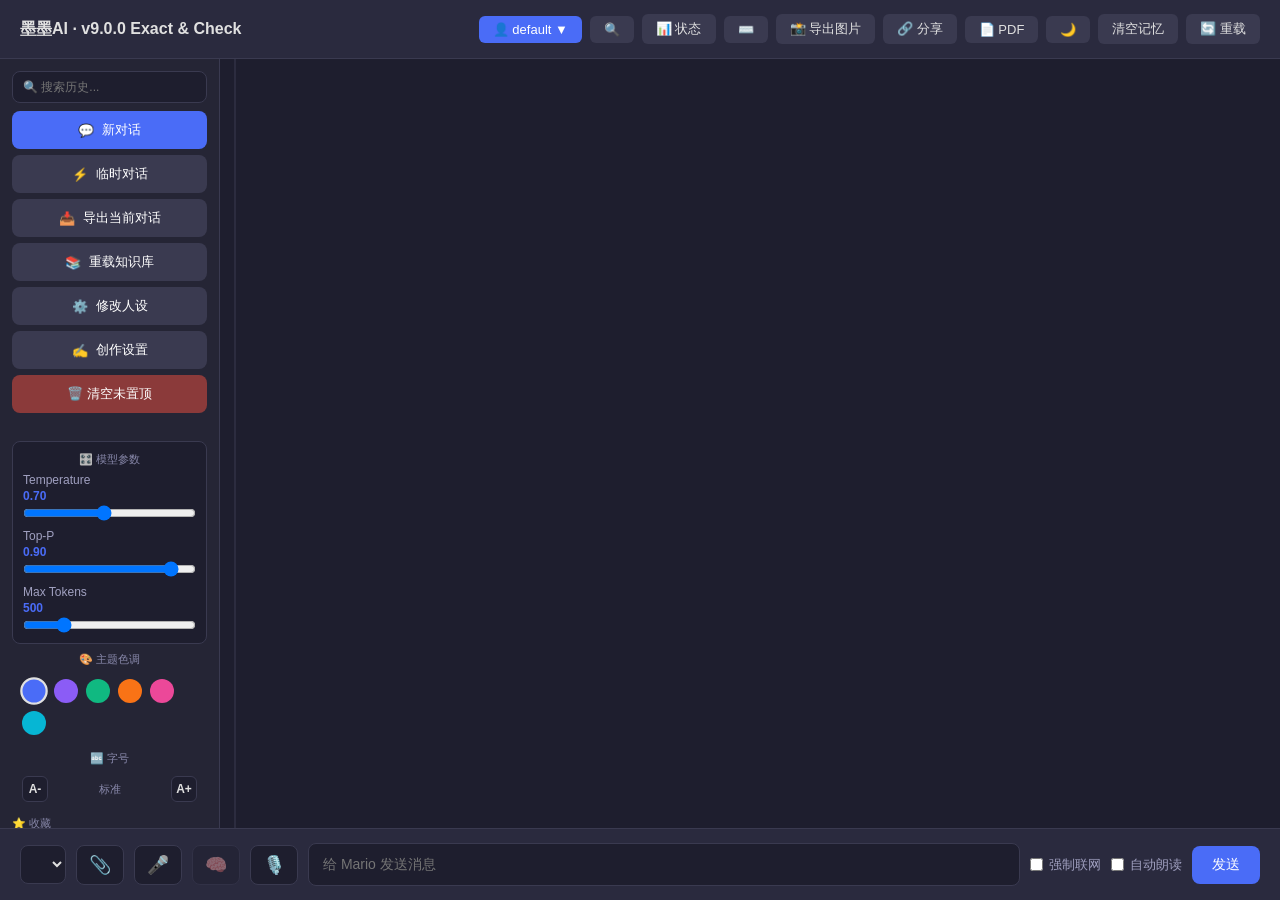
==== commit 4b59eebf: "v9.0.0 Exact & Check: 精确计算注入 + 二次复核折叠框 + TurboWarp支持" ====
--- a/templates/index.html
+++ b/templates/index.html
@@ -11,7 +11,7 @@
 </head>
 <body>
 <header>
-  <h1>墨墨AI · v8.7.0 BigBug Official</h1>
+  <h1>墨墨AI · v9.0.0 Exact & Check</h1>
   <div class="header-actions">
     <div class="user-menu-wrap">
       <button id="userBtn" onclick="toggleUserMenu(event)">👤 <span id="userLabel">default</span> ▼</button>
@@ -148,7 +148,7 @@
   </div>
 </div>
 
-<script src="/static/app.js?v=27"></script>
+<script src="/static/app.js?v=107"></script>
 
 <link id="hljs-theme" rel="stylesheet" href="/static/github-dark.min.css">
 <div id="styleModal" style="display:none; position:fixed; top:0; left:0; width:100%; height:100%; background:rgba(0,0,0,0.6); z-index:9999; align-items:center; justify-content:center;">
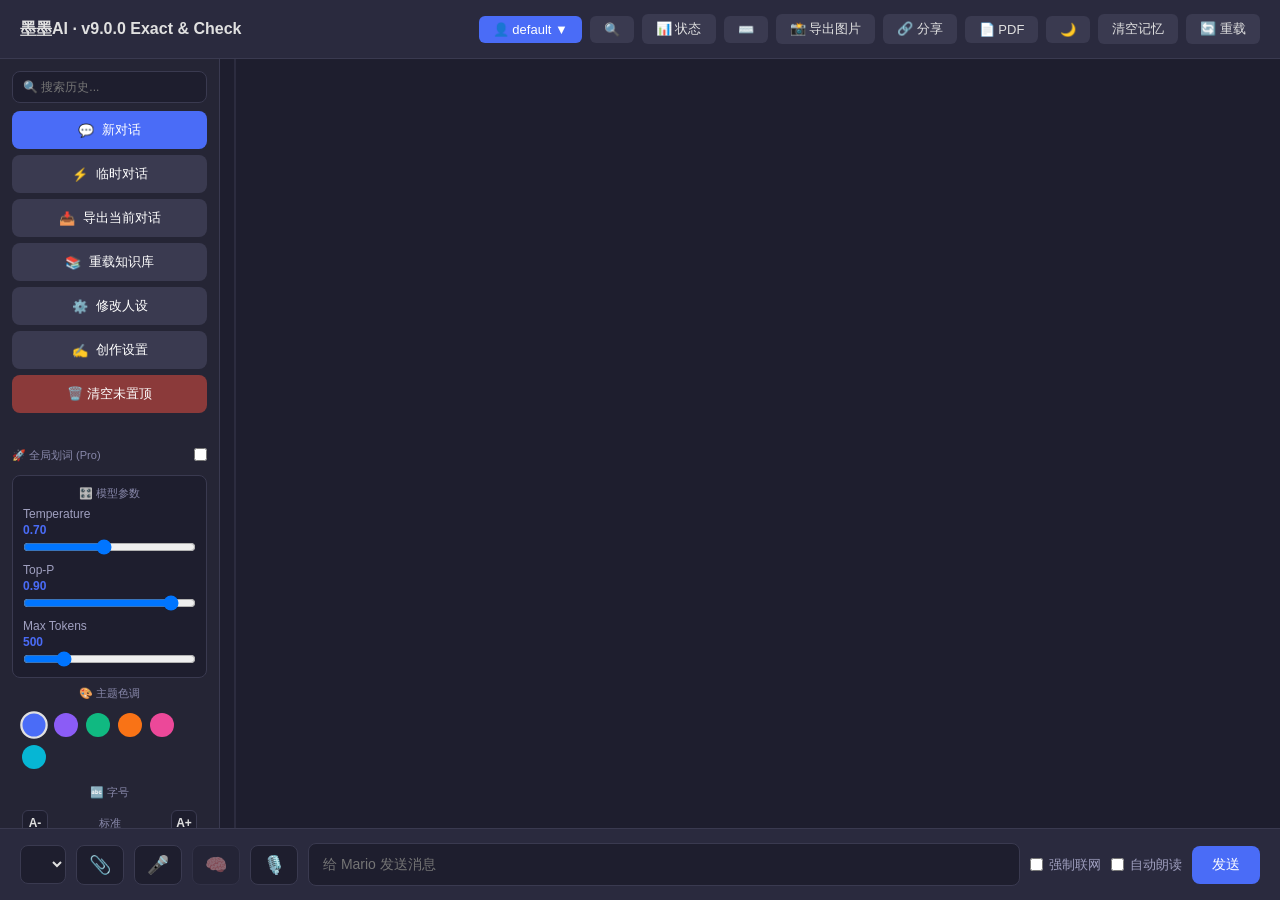
==== commit 25ade4ed: "feat: v10.0.0 Pro 时代，重构防乱码与划词助手，清理套娃目录" ====
--- a/templates/index.html
+++ b/templates/index.html
@@ -49,6 +49,14 @@
     <button class="new-btn danger-btn" onclick="clearSessions()">🗑️ 清空未置顶</button>
     <div id="ragStatus"></div>
 
+    <div class="template-title" style="display:flex;justify-content:space-between;align-items:center;margin-top:15px;">
+      <span>🚀 全局划词 (Pro)</span>
+      <label class="switch">
+        <input type="checkbox" id="quickAssistToggle" onchange="toggleQuickAssist(this.checked)">
+        <span class="slider round"></span>
+      </label>
+    </div>
+    
     <!-- 参数滑杆 -->
     <div class="param-panel">
       <div class="param-title">🎛️ 模型参数</div>
@@ -148,7 +156,7 @@
   </div>
 </div>
 
-<script src="/static/app.js?v=107"></script>
+<script src="/static/app.js?v=10004"></script>
 
 <link id="hljs-theme" rel="stylesheet" href="/static/github-dark.min.css">
 <div id="styleModal" style="display:none; position:fixed; top:0; left:0; width:100%; height:100%; background:rgba(0,0,0,0.6); z-index:9999; align-items:center; justify-content:center;">
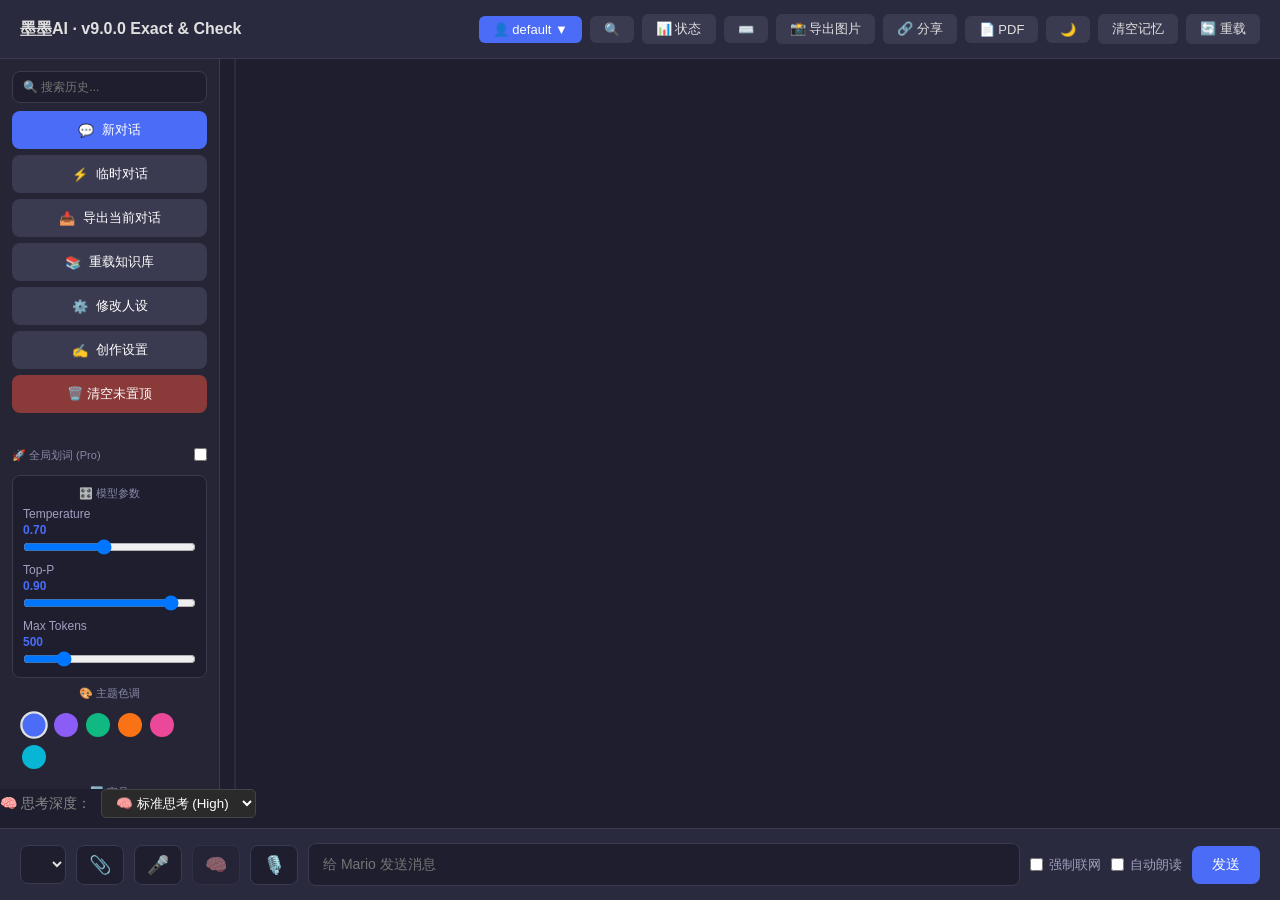
==== commit af9ccefe: "🚀 feat: V10.2.0 Pro 3FS (F1推理控制 + F2视觉多模态 + F3 Agent工具)" ====
--- a/templates/index.html
+++ b/templates/index.html
@@ -117,6 +117,15 @@
   </main>
 </div>
 
+<div style="margin-bottom: 10px; display: flex; align-items: center; gap: 10px;">
+    <label for="reasoning-effort" style="font-size: 14px; color: #888;">🧠 思考深度：</label>
+    <select id="reasoning-effort" style="padding: 5px 10px; border-radius: 5px; background: #2a2a2a; color: #fff; border: 1px solid #444;">
+        <option value="low">⚡ 秒回 (Low)</option>
+        <option value="high" selected>🧠 标准思考 (High)</option>
+        <option value="max">🌌 深度推理 (Max)</option>
+    </select>
+</div>
+
 <footer>
   <select id="modelSelect" title="选择模型"></select>
   <label for="fileUpload" class="upload-label" title="上传文件">📎</label>
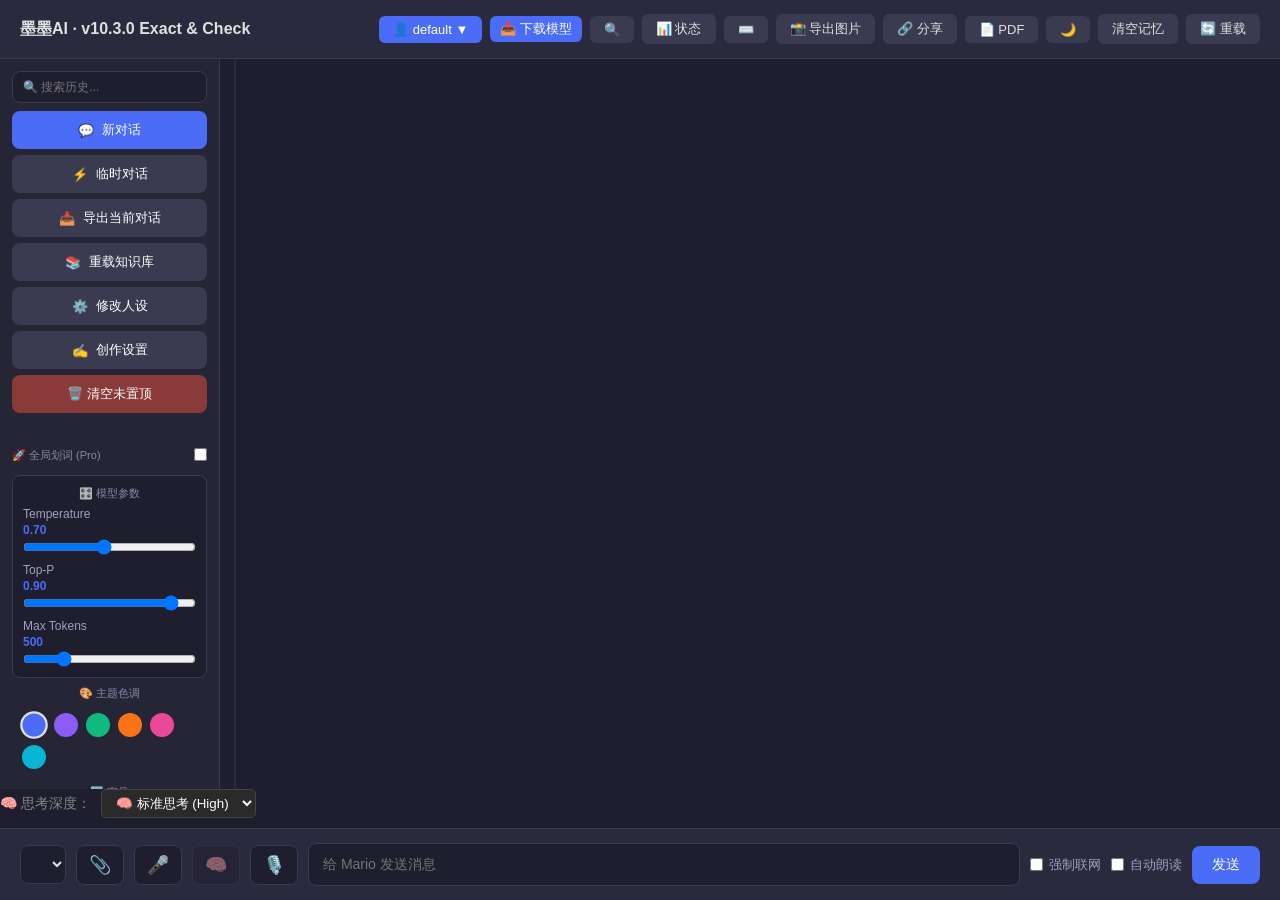
==== commit ea5b02fe: "🎂 feat: V10.3.0 终极封版！完美多选模型管家、自动热加载与全栈优化" ====
--- a/templates/index.html
+++ b/templates/index.html
@@ -1,252 +1,593 @@
-<!DOCTYPE html>
+<!doctype html>
 <html lang="zh-CN">
-<head>
-<meta charset="UTF-8">
-<title>墨墨AI · Mario Make</title>
-<link rel="icon" href="/static/favicon.png" type="image/png">
-<script src="/static/marked.min.js"></script>
-<script src="/static/highlight.min.js"></script>
-<script src="/static/html2canvas.min.js"></script>
-<link rel="stylesheet" href="/static/style.css?v=24">
-</head>
-<body>
-<header>
-  <h1>墨墨AI · v9.0.0 Exact & Check</h1>
-  <div class="header-actions">
-    <div class="user-menu-wrap">
-      <button id="userBtn" onclick="toggleUserMenu(event)">👤 <span id="userLabel">default</span> ▼</button>
-      <div id="userDropdown"></div>
-    </div>
-    <button onclick="toggleMsgSearch()" title="对话内搜索 (Cmd+Shift+F)">🔍</button>
-    <button onclick="toggleStatusPanel()" title="系统状态">📊 状态</button>
-    <button onclick="toggleShortcutPanel()" title="快捷键">⌨️</button>
-    <button onclick="exportAsImage()" title="导出对话为图片">📸 导出图片</button>
-      <button onclick="shareConversation()" title="分享对话">🔗 分享</button>
-      <button onclick="exportAsPDF()" title="导出对话为 PDF">📄 PDF</button>
-    <button id="themeBtn" onclick="toggleTheme()" title="切换主题">🌙</button>
-    <button onclick="resetChat()">清空记忆</button>
-    <button onclick="reloadAll()" title="重载设置 / 知识库 / 模型">🔄 重载</button>
-  </div>
-</header>
-
-<div id="msgSearchBar" style="display:none;">
-  <input type="text" id="msgSearchInput" placeholder="在对话中查找…">
-  <span id="msgSearchCount">0 / 0</span>
-  <button id="msgSearchPrev" title="上一个">↑</button>
-  <button id="msgSearchNext" title="下一个">↓</button>
-  <button id="msgSearchClose" title="关闭 (Esc)">✕</button>
-</div>
-
-<div class="layout">
-  <aside id="sidebar">
-    <input type="text" id="searchBox" placeholder="🔍 搜索历史..." oninput="doSearch(this.value)">
-    <button class="new-btn" onclick="newSession()">＋ 新对话</button>
-      <button class="new-btn" id="tempBtn" style="background:var(--btn-bg);" onclick="toggleTemp()">⚡ 临时对话</button>
-    <button class="new-btn" style="background:var(--btn-bg);" onclick="exportCurrent()">📥 导出当前对话</button>
-    <button class="new-btn" style="background:var(--btn-bg);" onclick="reloadRag(event)">🔄 重载知识库</button>
-    <button class="new-btn" style="background:var(--btn-bg);" onclick="openPromptModal()">⚙️ 修改人设</button>
-    <button class="new-btn" style="background:var(--btn-bg);" onclick="openStyleModal()">✍️ 创作设置</button>
-    <button class="new-btn danger-btn" onclick="clearSessions()">🗑️ 清空未置顶</button>
-    <div id="ragStatus"></div>
-
-    <div class="template-title" style="display:flex;justify-content:space-between;align-items:center;margin-top:15px;">
-      <span>🚀 全局划词 (Pro)</span>
-      <label class="switch">
-        <input type="checkbox" id="quickAssistToggle" onchange="toggleQuickAssist(this.checked)">
-        <span class="slider round"></span>
-      </label>
-    </div>
-    
-    <!-- 参数滑杆 -->
-    <div class="param-panel">
-      <div class="param-title">🎛️ 模型参数</div>
-      <label>Temperature <span class="param-val" id="tempVal">0.70</span>
-        <input type="range" id="tempSlider" min="0" max="1.5" step="0.05" value="0.7">
-      </label>
-      <label>Top-P <span class="param-val" id="topPVal">0.90</span>
-        <input type="range" id="topPSlider" min="0.1" max="1" step="0.05" value="0.9">
-      </label>
-      <label>Max Tokens <span class="param-val" id="maxTokVal">500</span>
-        <input type="range" id="maxTokSlider" min="100" max="2000" step="50" value="500">
-      </label>
-    </div>
-
-      <div class="template-title" style="margin-top:8px;">🎨 主题色调</div>
-<div class="theme-color-picker" id="themeColorPicker">
-  <span class="color-dot" data-color="blue"   title="蓝"></span>
-  <span class="color-dot" data-color="purple" title="紫"></span>
-  <span class="color-dot" data-color="green"  title="绿"></span>
-  <span class="color-dot" data-color="orange" title="橙"></span>
-  <span class="color-dot" data-color="pink"   title="粉"></span>
-  <span class="color-dot" data-color="cyan"   title="青"></span>
-</div>
-
-      <div class="template-title" style="margin-top:8px;">🔤 字号</div>
-<div id="fontSizePanel">
-  <button onclick="changeFontSize(-1)">A-</button>
-  <span class="fs-label" id="fsLabel">标准</span>
-  <button onclick="changeFontSize(1)">A+</button>
-</div>
-
-    <div class="template-title" style="display:flex;justify-content:space-between;align-items:center;">
-      <span>⭐ 收藏</span>
-      <span id="favCount" style="font-size:10px;color:var(--text-muted);"></span>
-    </div>
-    <ul id="favList" style="list-style:none;margin-bottom:8px;"></ul>
-
-    <div class="template-title">快捷提问</div>
-      <div class="template-title" style="display:flex;justify-content:space-between;align-items:center;">
-      <span>📁 文件夹</span>
-      <span onclick="newFolder()" title="新建文件夹"
-            style="cursor:pointer;color:var(--accent);font-weight:700;">＋</span>
-    </div>
-    <ul id="folderList" style="list-style:none;margin-bottom:8px;"></ul>
-    <div id="templateList"></div>
-      <div style="display:flex;justify-content:space-between;align-items:center;margin:6px 0;">
-  <span style="font-size:11px;color:var(--text-muted);">💬 会话</span>
-  <span id="manualSortToggle" onclick="toggleManualSort()"
-        style="cursor:pointer;font-size:11px;color:var(--accent);user-select:none;">
-    手动排序
-  </span>
-</div>
-    <ul id="sessionList"></ul>
-  </aside>
-  <main style="position: relative;">
-  <div id="chat"></div>
-  <div id="outline"></div>
-  </main>
-</div>
-
-<div style="margin-bottom: 10px; display: flex; align-items: center; gap: 10px;">
-    <label for="reasoning-effort" style="font-size: 14px; color: #888;">🧠 思考深度：</label>
-    <select id="reasoning-effort" style="padding: 5px 10px; border-radius: 5px; background: #2a2a2a; color: #fff; border: 1px solid #444;">
+  <head>
+    <meta charset="UTF-8" />
+    <title>墨墨AI · Mario Make</title>
+    <link rel="icon" href="/static/favicon.png" type="image/png" />
+    <script src="/static/marked.min.js"></script>
+    <script src="/static/highlight.min.js"></script>
+    <script src="/static/html2canvas.min.js"></script>
+    <link rel="stylesheet" href="/static/style.css?v=24" />
+  </head>
+  <body>
+    <header>
+      <h1>墨墨AI · v10.3.0 Exact & Check</h1>
+      <div class="header-actions">
+        <div class="user-menu-wrap">
+          <button id="userBtn" onclick="toggleUserMenu(event)">
+            👤 <span id="userLabel">default</span> ▼
+          </button>
+          <div id="userDropdown"></div>
+        </div>
+        <button
+          id="topDownloadBtn"
+          class="icon-btn"
+          title="一键下载本地模型"
+          onclick="showDownloadPanel()"
+          style="
+            background: var(--accent);
+            color: #fff;
+            border-radius: 6px;
+            padding: 4px 10px;
+            font-size: 13px;
+            cursor: pointer;
+          "
+        >
+          📥 下载模型
+        </button>
+        <button onclick="toggleMsgSearch()" title="对话内搜索 (Cmd+Shift+F)">
+          🔍
+        </button>
+        <button onclick="toggleStatusPanel()" title="系统状态">📊 状态</button>
+        <button onclick="toggleShortcutPanel()" title="快捷键">⌨️</button>
+        <button onclick="exportAsImage()" title="导出对话为图片">
+          📸 导出图片
+        </button>
+        <button onclick="shareConversation()" title="分享对话">🔗 分享</button>
+        <button onclick="exportAsPDF()" title="导出对话为 PDF">📄 PDF</button>
+        <button id="themeBtn" onclick="toggleTheme()" title="切换主题">
+          🌙
+        </button>
+        <button onclick="resetChat()">清空记忆</button>
+        <button onclick="reloadAll()" title="重载设置 / 知识库 / 模型">
+          🔄 重载
+        </button>
+      </div>
+    </header>
+
+    <div id="msgSearchBar" style="display: none">
+      <input type="text" id="msgSearchInput" placeholder="在对话中查找…" />
+      <span id="msgSearchCount">0 / 0</span>
+      <button id="msgSearchPrev" title="上一个">↑</button>
+      <button id="msgSearchNext" title="下一个">↓</button>
+      <button id="msgSearchClose" title="关闭 (Esc)">✕</button>
+    </div>
+
+    <div class="layout">
+      <aside id="sidebar">
+        <input
+          type="text"
+          id="searchBox"
+          placeholder="🔍 搜索历史..."
+          oninput="doSearch(this.value)"
+        />
+        <button class="new-btn" onclick="newSession()">＋ 新对话</button>
+        <button
+          class="new-btn"
+          id="tempBtn"
+          style="background: var(--btn-bg)"
+          onclick="toggleTemp()"
+        >
+          ⚡ 临时对话
+        </button>
+        <button
+          class="new-btn"
+          style="background: var(--btn-bg)"
+          onclick="exportCurrent()"
+        >
+          📥 导出当前对话
+        </button>
+        <button
+          class="new-btn"
+          style="background: var(--btn-bg)"
+          onclick="reloadRag(event)"
+        >
+          🔄 重载知识库
+        </button>
+        <button
+          class="new-btn"
+          style="background: var(--btn-bg)"
+          onclick="openPromptModal()"
+        >
+          ⚙️ 修改人设
+        </button>
+        <button
+          class="new-btn"
+          style="background: var(--btn-bg)"
+          onclick="openStyleModal()"
+        >
+          ✍️ 创作设置
+        </button>
+        <button class="new-btn danger-btn" onclick="clearSessions()">
+          🗑️ 清空未置顶
+        </button>
+        <div id="ragStatus"></div>
+
+        <div
+          class="template-title"
+          style="
+            display: flex;
+            justify-content: space-between;
+            align-items: center;
+            margin-top: 15px;
+          "
+        >
+          <span>🚀 全局划词 (Pro)</span>
+          <label class="switch">
+            <input
+              type="checkbox"
+              id="quickAssistToggle"
+              onchange="toggleQuickAssist(this.checked)"
+            />
+            <span class="slider round"></span>
+          </label>
+        </div>
+
+        <!-- 参数滑杆 -->
+        <div class="param-panel">
+          <div class="param-title">🎛️ 模型参数</div>
+          <label
+            >Temperature <span class="param-val" id="tempVal">0.70</span>
+            <input
+              type="range"
+              id="tempSlider"
+              min="0"
+              max="1.5"
+              step="0.05"
+              value="0.7"
+            />
+          </label>
+          <label
+            >Top-P <span class="param-val" id="topPVal">0.90</span>
+            <input
+              type="range"
+              id="topPSlider"
+              min="0.1"
+              max="1"
+              step="0.05"
+              value="0.9"
+            />
+          </label>
+          <label
+            >Max Tokens <span class="param-val" id="maxTokVal">500</span>
+            <input
+              type="range"
+              id="maxTokSlider"
+              min="100"
+              max="2000"
+              step="50"
+              value="500"
+            />
+          </label>
+        </div>
+
+        <div class="template-title" style="margin-top: 8px">🎨 主题色调</div>
+        <div class="theme-color-picker" id="themeColorPicker">
+          <span class="color-dot" data-color="blue" title="蓝"></span>
+          <span class="color-dot" data-color="purple" title="紫"></span>
+          <span class="color-dot" data-color="green" title="绿"></span>
+          <span class="color-dot" data-color="orange" title="橙"></span>
+          <span class="color-dot" data-color="pink" title="粉"></span>
+          <span class="color-dot" data-color="cyan" title="青"></span>
+        </div>
+
+        <div class="template-title" style="margin-top: 8px">🔤 字号</div>
+        <div id="fontSizePanel">
+          <button onclick="changeFontSize(-1)">A-</button>
+          <span class="fs-label" id="fsLabel">标准</span>
+          <button onclick="changeFontSize(1)">A+</button>
+        </div>
+
+        <div
+          class="template-title"
+          style="
+            display: flex;
+            justify-content: space-between;
+            align-items: center;
+          "
+        >
+          <span>⭐ 收藏</span>
+          <span
+            id="favCount"
+            style="font-size: 10px; color: var(--text-muted)"
+          ></span>
+        </div>
+        <ul id="favList" style="list-style: none; margin-bottom: 8px"></ul>
+
+        <div class="template-title">快捷提问</div>
+        <div
+          class="template-title"
+          style="
+            display: flex;
+            justify-content: space-between;
+            align-items: center;
+          "
+        >
+          <span>📁 文件夹</span>
+          <span
+            onclick="newFolder()"
+            title="新建文件夹"
+            style="cursor: pointer; color: var(--accent); font-weight: 700"
+            >＋</span
+          >
+        </div>
+        <ul id="folderList" style="list-style: none; margin-bottom: 8px"></ul>
+        <div id="templateList"></div>
+        <div
+          style="
+            display: flex;
+            justify-content: space-between;
+            align-items: center;
+            margin: 6px 0;
+          "
+        >
+          <span style="font-size: 11px; color: var(--text-muted)">💬 会话</span>
+          <span
+            id="manualSortToggle"
+            onclick="toggleManualSort()"
+            style="
+              cursor: pointer;
+              font-size: 11px;
+              color: var(--accent);
+              user-select: none;
+            "
+          >
+            手动排序
+          </span>
+        </div>
+        <ul id="sessionList"></ul>
+      </aside>
+      <main style="position: relative">
+        <div id="chat"></div>
+        <div id="outline"></div>
+      </main>
+    </div>
+
+    <div
+      style="margin-bottom: 10px; display: flex; align-items: center; gap: 10px"
+    >
+      <label for="reasoning-effort" style="font-size: 14px; color: #888"
+        >🧠 思考深度：</label
+      >
+      <select
+        id="reasoning-effort"
+        style="
+          padding: 5px 10px;
+          border-radius: 5px;
+          background: #2a2a2a;
+          color: #fff;
+          border: 1px solid #444;
+        "
+      >
         <option value="low">⚡ 秒回 (Low)</option>
         <option value="high" selected>🧠 标准思考 (High)</option>
         <option value="max">🌌 深度推理 (Max)</option>
-    </select>
-</div>
-
-<footer>
-  <select id="modelSelect" title="选择模型"></select>
-  <label for="fileUpload" class="upload-label" title="上传文件">📎</label>
-  <input type="file" id="fileUpload" style="display:none;"
-         accept=".pdf,.docx,.pptx,.txt,.md,.py,.js,.json,.html,.css,.png,.jpg,.jpeg,.webp">
-  <button id="micBtn" class="icon-btn" title="语音输入" onclick="toggleVoice()">🎤</button>
-    <button id="thinkBtn" class="icon-btn" title="思考模式：自动" onclick="toggleThink()">🧠</button>
-    <button id="callBtn" class="icon-btn" title="语音通话模式" onclick="toggleCall()">🎙️</button>
-  <textarea id="input" rows="1" placeholder="给 Mario 发送消息" autocomplete="off"></textarea>
-  <label><input type="checkbox" id="web"> 强制联网</label>
-  <label><input type="checkbox" id="autoSpeak"> 自动朗读</label>
-  <button id="send" class="send-btn" onclick="send()">发送</button>
-  <button id="stopBtn" class="send-btn" style="display:none;" onclick="stopGeneration()">停止</button>
-</footer>
-
-<div id="adminModal" style="display:none; position:fixed; top:0; left:0; width:100%; height:100%; background:rgba(0,0,0,0.6); z-index:9999; align-items:center; justify-content:center;">
-  <div class="modal-box" style="max-height:80vh; overflow-y:auto;">
-    <div id="adminModalContent"></div>
-    <div style="text-align:right; margin-top:12px;">
-      <button class="modal-btn" onclick="closeAdminModal()">关闭</button>
-    </div>
-  </div>
-</div>
-
-<div id="promptModal">
-  <div class="modal-box">
-    <h2>⚙️ 修改 AI 人设</h2>
-    <p>修改后立即生效，建议保留原有的安全约束。</p>
-    <textarea id="promptTextarea"></textarea>
-    <div style="display:flex; gap:10px; justify-content:space-between;">
-      <button class="modal-btn" onclick="resetPrompt()">恢复默认</button>
-      <div style="display:flex; gap:10px;">
-        <button class="modal-btn" onclick="closePromptModal()">取消</button>
-        <button class="modal-btn primary" onclick="savePrompt()">保存</button>
-      </div>
-    </div>
-  </div>
-</div>
-
-<script src="/static/app.js?v=10004"></script>
-
-<link id="hljs-theme" rel="stylesheet" href="/static/github-dark.min.css">
-<div id="styleModal" style="display:none; position:fixed; top:0; left:0; width:100%; height:100%; background:rgba(0,0,0,0.6); z-index:9999; align-items:center; justify-content:center;">
-  <div class="modal-box" style="max-height:80vh; overflow-y:auto; width:640px;">
-    <h2 style="font-size:16px;">✍️ 个性化创作设置</h2>
-    <p style="font-size:12px; color:var(--text-muted);">告诉墨墨你的写作偏好，它会按这个风格生成内容。</p>
-    <div style="display:flex; flex-direction:column; gap:12px; margin-top:12px;">
-      <div>
-        <label style="font-size:13px;">语气</label>
-        <select id="styleTone" style="width:100%; padding:8px; margin-top:4px; border-radius:6px; background:var(--bg-input); color:var(--text); border:1px solid var(--border);">
-          <option value="casual">😊 轻松口语</option>
-          <option value="formal">🎩 正式专业</option>
-          <option value="humorous">🤣 幽默俏皮</option>
-          <option value="serious">🧊 严肃理性</option>
-        </select>
-      </div>
-      <div>
-        <label style="font-size:13px;">长度</label>
-        <select id="styleLength" style="width:100%; padding:8px; margin-top:4px; border-radius:6px; background:var(--bg-input); color:var(--text); border:1px solid var(--border);">
-          <option value="short">📏 简短直接</option>
-          <option value="medium">📐 适中</option>
-          <option value="long">📚 详细展开</option>
-        </select>
-      </div>
-      <label style="display:flex; align-items:center; gap:8px; font-size:13px;">
-        <input type="checkbox" id="styleEmoji"> 允许使用 emoji
-      </label>
-      <div>
-        <label style="font-size:13px;">📖 个人词典（每行一条：词语=含义）</label>
-        <textarea id="glossaryText" style="width:100%; height:100px; padding:8px; margin-top:4px; border-radius:6px; background:var(--bg-input); color:var(--text); border:1px solid var(--border); font-size:13px; font-family:monospace;" placeholder="MMAI=墨墨 AI 的缩写&#10;FMC SMO=我的笔名"></textarea>
-      </div>
-    </div>
-    <div style="display:flex; gap:10px; justify-content:flex-end; margin-top:16px;">
-      <button class="modal-btn" onclick="closeStyleModal()">取消</button>
-      <button class="modal-btn primary" onclick="saveStyle()">保存</button>
-    </div>
-  </div>
-</div>
-
-<!-- v7.0.0 快捷键面板 -->
-<div id="shortcutModal" class="shortcut-mask">
-  <div class="shortcut-box">
-    <h3>⌨️ 快捷键</h3>
-    <table class="shortcut-table" id="shortcutTable"></table>
-<div class="close-row">
-  <button class="modal-btn" onclick="resetShortcuts()" style="margin-right:8px;">恢复默认</button>
-  <button class="modal-btn" onclick="toggleShortcutPanel()">关闭</button>
-</div>
-      <tr><td>Control + ⌥ + N</td><td>新对话</td></tr>
-      <tr><td>Control + ⇧ + S</td><td>聚焦搜索</td></tr>
-      <tr><td>Control + S</td><td>保存对话</td></tr>
-      <tr><td>Control + Enter</td><td>发送</td></tr>
-      <tr><td>Enter</td><td>发送（输入框内）</td></tr>
-      <tr><td>Shift + Enter</td><td>换行（输入框内）</td></tr>
-      <tr><td>Esc</td><td>停止生成 / 关闭面板</td></tr>
-      <tr><td>Command + D</td><td>切回 default 管理员</td></tr>
-      <tr><td>/</td><td>快速聚焦搜索</td></tr>
-      <tr><td>?</td><td>打开本面板</td></tr>
-    </table>
-    <div class="close-row">
-      <button class="modal-btn" onclick="toggleShortcutPanel()">关闭</button>
-    </div>
-  </div>
-</div>
-
-<!-- v7.0.0 系统状态面板 -->
-<div id="statusPanel" class="status-panel" style="display:none">
-  <div class="status-row"><span class="status-key">🧠 模型</span><span class="status-val" id="stModel">-</span></div>
-  <div class="status-row"><span class="status-key">🔥 CPU</span><span class="status-val" id="stCpu">-</span></div>
-  <div class="status-row"><span class="status-key">💾 内存</span><span class="status-val" id="stMem">-</span></div>
-  <div class="status-row"><span class="status-key">📦 进程占用</span><span class="status-val" id="stProc">-</span></div>
-  <div class="status-row"><span class="status-key">⏱️ 运行</span><span class="status-val" id="stUp">-</span></div>
-</div>
-
-<!-- v7.0.0 翻译气泡 -->
-<div id="transBubble">
-  <span class="close-x" onclick="document.getElementById('transBubble').style.display='none'">✕</span>
-  <button id="doTransBtn">🌐 翻译</button>
-  <div id="transResult"></div>
-</div>
-<div id="quoteMenu" style="display:none;"></div>
-<div id="modelPanel" style="display:none;"></div>
-</body>
-</html>+      </select>
+    </div>
+
+    <footer>
+      <select id="modelSelect" title="选择模型"></select>
+      <label for="fileUpload" class="upload-label" title="上传文件">📎</label>
+      <input
+        type="file"
+        id="fileUpload"
+        style="display: none"
+        accept=".pdf,.docx,.pptx,.txt,.md,.py,.js,.json,.html,.css,.png,.jpg,.jpeg,.webp"
+      />
+      <button
+        id="micBtn"
+        class="icon-btn"
+        title="语音输入"
+        onclick="toggleVoice()"
+      >
+        🎤
+      </button>
+      <button
+        id="thinkBtn"
+        class="icon-btn"
+        title="思考模式：自动"
+        onclick="toggleThink()"
+      >
+        🧠
+      </button>
+      <button
+        id="callBtn"
+        class="icon-btn"
+        title="语音通话模式"
+        onclick="toggleCall()"
+      >
+        🎙️
+      </button>
+      <textarea
+        id="input"
+        rows="1"
+        placeholder="给 Mario 发送消息"
+        autocomplete="off"
+      ></textarea>
+      <label><input type="checkbox" id="web" /> 强制联网</label>
+      <label><input type="checkbox" id="autoSpeak" /> 自动朗读</label>
+      <button id="send" class="send-btn" onclick="send()">发送</button>
+      <button
+        id="stopBtn"
+        class="send-btn"
+        style="display: none"
+        onclick="stopGeneration()"
+      >
+        停止
+      </button>
+    </footer>
+
+    <div
+      id="adminModal"
+      style="
+        display: none;
+        position: fixed;
+        top: 0;
+        left: 0;
+        width: 100%;
+        height: 100%;
+        background: rgba(0, 0, 0, 0.6);
+        z-index: 9999;
+        align-items: center;
+        justify-content: center;
+      "
+    >
+      <div class="modal-box" style="max-height: 80vh; overflow-y: auto">
+        <div id="adminModalContent"></div>
+        <div style="text-align: right; margin-top: 12px">
+          <button class="modal-btn" onclick="closeAdminModal()">关闭</button>
+        </div>
+      </div>
+    </div>
+
+    <div id="promptModal">
+      <div class="modal-box">
+        <h2>⚙️ 修改 AI 人设</h2>
+        <p>修改后立即生效，建议保留原有的安全约束。</p>
+        <textarea id="promptTextarea"></textarea>
+        <div style="display: flex; gap: 10px; justify-content: space-between">
+          <button class="modal-btn" onclick="resetPrompt()">恢复默认</button>
+          <div style="display: flex; gap: 10px">
+            <button class="modal-btn" onclick="closePromptModal()">取消</button>
+            <button class="modal-btn primary" onclick="savePrompt()">
+              保存
+            </button>
+          </div>
+        </div>
+      </div>
+    </div>
+
+    <script src="/static/app.js?v=10004"></script>
+
+    <link id="hljs-theme" rel="stylesheet" href="/static/github-dark.min.css" />
+    <div
+      id="styleModal"
+      style="
+        display: none;
+        position: fixed;
+        top: 0;
+        left: 0;
+        width: 100%;
+        height: 100%;
+        background: rgba(0, 0, 0, 0.6);
+        z-index: 9999;
+        align-items: center;
+        justify-content: center;
+      "
+    >
+      <div
+        class="modal-box"
+        style="max-height: 80vh; overflow-y: auto; width: 640px"
+      >
+        <h2 style="font-size: 16px">✍️ 个性化创作设置</h2>
+        <p style="font-size: 12px; color: var(--text-muted)">
+          告诉墨墨你的写作偏好，它会按这个风格生成内容。
+        </p>
+        <div
+          style="
+            display: flex;
+            flex-direction: column;
+            gap: 12px;
+            margin-top: 12px;
+          "
+        >
+          <div>
+            <label style="font-size: 13px">语气</label>
+            <select
+              id="styleTone"
+              style="
+                width: 100%;
+                padding: 8px;
+                margin-top: 4px;
+                border-radius: 6px;
+                background: var(--bg-input);
+                color: var(--text);
+                border: 1px solid var(--border);
+              "
+            >
+              <option value="casual">😊 轻松口语</option>
+              <option value="formal">🎩 正式专业</option>
+              <option value="humorous">🤣 幽默俏皮</option>
+              <option value="serious">🧊 严肃理性</option>
+            </select>
+          </div>
+          <div>
+            <label style="font-size: 13px">长度</label>
+            <select
+              id="styleLength"
+              style="
+                width: 100%;
+                padding: 8px;
+                margin-top: 4px;
+                border-radius: 6px;
+                background: var(--bg-input);
+                color: var(--text);
+                border: 1px solid var(--border);
+              "
+            >
+              <option value="short">📏 简短直接</option>
+              <option value="medium">📐 适中</option>
+              <option value="long">📚 详细展开</option>
+            </select>
+          </div>
+          <label
+            style="
+              display: flex;
+              align-items: center;
+              gap: 8px;
+              font-size: 13px;
+            "
+          >
+            <input type="checkbox" id="styleEmoji" /> 允许使用 emoji
+          </label>
+          <div>
+            <label style="font-size: 13px"
+              >📖 个人词典（每行一条：词语=含义）</label
+            >
+            <textarea
+              id="glossaryText"
+              style="
+                width: 100%;
+                height: 100px;
+                padding: 8px;
+                margin-top: 4px;
+                border-radius: 6px;
+                background: var(--bg-input);
+                color: var(--text);
+                border: 1px solid var(--border);
+                font-size: 13px;
+                font-family: monospace;
+              "
+              placeholder="MMAI=墨墨 AI 的缩写&#10;FMC SMO=我的笔名"
+            ></textarea>
+          </div>
+        </div>
+        <div
+          style="
+            display: flex;
+            gap: 10px;
+            justify-content: flex-end;
+            margin-top: 16px;
+          "
+        >
+          <button class="modal-btn" onclick="closeStyleModal()">取消</button>
+          <button class="modal-btn primary" onclick="saveStyle()">保存</button>
+        </div>
+      </div>
+    </div>
+
+    <!-- v7.0.0 快捷键面板 -->
+    <div id="shortcutModal" class="shortcut-mask">
+      <div class="shortcut-box">
+        <h3>⌨️ 快捷键</h3>
+        <table class="shortcut-table" id="shortcutTable"></table>
+        <div class="close-row">
+          <button
+            class="modal-btn"
+            onclick="resetShortcuts()"
+            style="margin-right: 8px"
+          >
+            恢复默认
+          </button>
+          <button class="modal-btn" onclick="toggleShortcutPanel()">
+            关闭
+          </button>
+        </div>
+        <table>
+          <tr>
+            <td>Control + ⌥ + N</td>
+            <td>新对话</td>
+          </tr>
+          <tr>
+            <td>Control + ⇧ + S</td>
+            <td>聚焦搜索</td>
+          </tr>
+          <tr>
+            <td>Control + S</td>
+            <td>保存对话</td>
+          </tr>
+          <tr>
+            <td>Control + Enter</td>
+            <td>发送</td>
+          </tr>
+          <tr>
+            <td>Enter</td>
+            <td>发送（输入框内）</td>
+          </tr>
+          <tr>
+            <td>Shift + Enter</td>
+            <td>换行（输入框内）</td>
+          </tr>
+          <tr>
+            <td>Esc</td>
+            <td>停止生成 / 关闭面板</td>
+          </tr>
+          <tr>
+            <td>Command + D</td>
+            <td>切回 default 管理员</td>
+          </tr>
+          <tr>
+            <td>/</td>
+            <td>快速聚焦搜索</td>
+          </tr>
+          <tr>
+            <td>?</td>
+            <td>打开本面板</td>
+          </tr>
+        </table>
+        <div class="close-row">
+          <button class="modal-btn" onclick="toggleShortcutPanel()">
+            关闭
+          </button>
+        </div>
+      </div>
+    </div>
+
+    <!-- v7.0.0 系统状态面板 -->
+    <div id="statusPanel" class="status-panel" style="display: none">
+      <div class="status-row">
+        <span class="status-key">🧠 模型</span
+        ><span class="status-val" id="stModel">-</span>
+      </div>
+      <div class="status-row">
+        <span class="status-key">🔥 CPU</span
+        ><span class="status-val" id="stCpu">-</span>
+      </div>
+      <div class="status-row">
+        <span class="status-key">💾 内存</span
+        ><span class="status-val" id="stMem">-</span>
+      </div>
+      <div class="status-row">
+        <span class="status-key">📦 进程占用</span
+        ><span class="status-val" id="stProc">-</span>
+      </div>
+      <div class="status-row">
+        <span class="status-key">⏱️ 运行</span
+        ><span class="status-val" id="stUp">-</span>
+      </div>
+    </div>
+
+    <!-- v7.0.0 翻译气泡 -->
+    <div id="transBubble">
+      <span
+        class="close-x"
+        onclick="document.getElementById('transBubble').style.display = 'none'"
+        >✕</span
+      >
+      <button id="doTransBtn">🌐 翻译</button>
+      <div id="transResult"></div>
+    </div>
+    <div id="quoteMenu" style="display: none"></div>
+    <div id="modelPanel" style="display: none"></div>
+  </body>
+</html>
--- a/static/style.css
+++ b/static/style.css
@@ -1,5 +1,4 @@
-
-    /* 时间分组 */
+/* 时间分组 */
 .group-header {
   padding: 8px 10px;
   font-size: 11px;
@@ -12,163 +11,406 @@
   border-radius: 6px;
   margin-top: 8px;
 }
-.group-header:hover { background: var(--btn-bg); color: var(--text); }
+.group-header:hover {
+  background: var(--btn-bg);
+  color: var(--text);
+}
 .group-header .arrow {
   font-size: 9px;
   transition: transform 0.15s;
   display: inline-block;
 }
-.group-header.collapsed .arrow { transform: rotate(-90deg); }
+.group-header.collapsed .arrow {
+  transform: rotate(-90deg);
+}
 .group-count {
   font-size: 10px;
   color: var(--text-muted);
   margin-left: auto;
 }
-  :root {
-    --bg: #1e1e2e; --bg-header: #2a2a3e; --bg-sidebar: #252535;
-    --bg-msg-ai: #2a2a3e; --bg-input: #1e1e2e; --bg-code: #1a1a2a;
-    --text: #e0e0e0; --text-dim: #a0a0c0; --text-muted: #8888aa;
-    --border: #3a3a50; --btn-bg: #3a3a50; --btn-hover: #4a4a60;
-    --accent: #4a6cf7; --accent-hover: #5a7cff; --danger: #ff4444;
-    --tag: #6a9955; --code-text: #c0c0d0;
-    --scroll-track: #1e1e2e; --scroll-thumb: #3a3a50;
-  }
-  body.light {
-    --bg: #f5f5f7; --bg-header: #ffffff; --bg-sidebar: #ebebf0;
-    --bg-msg-ai: #ffffff; --bg-input: #ffffff; --bg-code: #f0f0f5;
-    --text: #202124; --text-dim: #5f6368; --text-muted: #808080;
-    --border: #d0d0d8; --btn-bg: #e0e0e8; --btn-hover: #d0d0d8;
-    --accent: #1a73e8; --accent-hover: #1668d4; --danger: #d93025;
-    --tag: #2e7d32; --code-text: #202124;
-    --scroll-track: #f5f5f7; --scroll-thumb: #c0c0c8;
-  }
-  * { box-sizing: border-box; margin: 0; padding: 0; }
-  body {
-    font-family: -apple-system, "PingFang SC", sans-serif;
-    background: var(--bg); color: var(--text);
-    height: 100vh; display: flex; flex-direction: column;
-    transition: background 0.2s, color 0.2s;
-  }
-  ::-webkit-scrollbar { width: 8px; }
-  ::-webkit-scrollbar-track { background: var(--scroll-track); }
-  ::-webkit-scrollbar-thumb { background: var(--scroll-thumb); border-radius: 4px; }
-  header {
-    padding: 14px 20px; background: var(--bg-header);
-    display: flex; justify-content: space-between; align-items: center;
-    border-bottom: 1px solid var(--border);
-  }
-  header h1 { font-size: 16px; font-weight: 600; }
-  header .header-actions { display: flex; gap: 8px; align-items: center; }
-  header button {
-    background: var(--btn-bg); color: var(--text); border: none;
-    padding: 6px 14px; border-radius: 6px; cursor: pointer; font-size: 13px;
-  }
-  header button:hover { background: var(--btn-hover); }
-  .user-menu-wrap { position: relative; }
-  #userBtn {
-    background: var(--accent); color: #fff;
-    padding: 6px 14px; border-radius: 6px; cursor: pointer;
-    font-size: 13px; border: none;
-  }
-  #userBtn:hover { background: var(--accent-hover); }
-  #userDropdown {
-    display: none; position: absolute; top: 100%; right: 0; margin-top: 6px;
-    background: var(--bg-header); border: 1px solid var(--border);
-    border-radius: 8px; min-width: 220px;
-    box-shadow: 0 4px 20px rgba(0,0,0,0.3);
-    z-index: 1000; padding: 6px 0;
-  }
-  #userDropdown.show { display: block; }
-  .user-item {
-    padding: 10px 16px; cursor: pointer; font-size: 13px;
-    color: var(--text-dim); display: flex; justify-content: space-between;
-    align-items: center; gap: 8px;
-  }
-  .user-item:hover { background: var(--btn-bg); }
-  .user-item.active { color: var(--accent); font-weight: 600; }
-  .user-item .check { font-size: 12px; }
-  .user-divider { height: 1px; background: var(--border); margin: 6px 0; }
-  .user-action { padding: 10px 16px; cursor: pointer; font-size: 13px; color: var(--text-dim); }
-  .user-action:hover { background: var(--btn-bg); }
-  .user-action.danger { color: var(--danger); }
-  .layout { flex: 1; display: flex; overflow: hidden; }
-  #sidebar {
-    width: 220px; background: var(--bg-sidebar);
-    border-right: 1px solid var(--border);
-    padding: 12px; overflow-y: auto; flex-shrink: 0;
-    display: flex; flex-direction: column;
-  }
-  #searchBox {
-    width: 100%; padding: 8px 10px; border-radius: 8px; margin-bottom: 8px;
-    border: 1px solid var(--border); background: var(--bg-input);
-    color: var(--text); font-size: 12px;
-  }
-  #searchBox:focus { outline: none; border-color: var(--accent); }
-  #sidebar .new-btn {
-    width: 100%; padding: 10px; background: var(--accent); color: #fff;
-    border: none; border-radius: 8px; cursor: pointer;
-    margin-bottom: 8px; font-size: 13px; transition: background 0.15s;
-  }
-  #sidebar .new-btn:hover { background: var(--accent-hover); }
-  #sidebar .new-btn:disabled { background: var(--btn-bg); cursor: not-allowed; }
-  #sidebar .new-btn + .new-btn { margin-top: -2px; }
-  #sidebar .danger-btn { background: #8b3a3a !important; }
-  #sidebar .danger-btn:hover { background: #a04747 !important; }
-  body.light #sidebar .danger-btn { background: #e57373 !important; }
-  body.light #sidebar .danger-btn:hover { background: #ef5350 !important; }
-  #ragStatus { font-size: 11px; color: var(--text-muted); text-align: center; margin: 4px 0 8px; }
-  #sidebar ul { list-style: none; flex: 1; margin-top: 4px; }
-  #sidebar li {
-    padding: 10px; border-radius: 6px; cursor: pointer; font-size: 13px;
-    color: var(--text-dim); margin-bottom: 4px;
-    white-space: nowrap; overflow: hidden; text-overflow: ellipsis;
-    position: relative; transition: background 0.15s;
-  }
-  #sidebar li:hover { background: var(--btn-bg); }
-  #sidebar li.active { background: var(--btn-hover); color: var(--text); }
-  #sidebar li.pinned { padding-left: 22px; }
-  #sidebar li.search-result { white-space: normal; line-height: 1.4; padding: 8px 10px; }
-  #sidebar li .pin {
-    position: absolute; left: 6px; top: 50%; transform: translateY(-50%);
-    font-size: 11px; opacity: 0.4; cursor: pointer;
-  }
-  #sidebar li.pinned .pin { opacity: 1; }
-  #sidebar li .del {
-    position: absolute; right: 8px; top: 50%; transform: translateY(-50%);
-    color: var(--danger); opacity: 0; transition: opacity 0.2s;
-    font-size: 16px; padding: 0 4px;
-  }
-  #sidebar li:hover .del { opacity: 1; }
-  #templateList { display: flex; flex-direction: column; gap: 4px; margin-bottom: 8px; }
-  .template-btn {
-    padding: 6px 10px; background: var(--bg-input); color: var(--text-dim);
-    border: 1px solid var(--border); border-radius: 6px; font-size: 12px;
-    cursor: pointer; text-align: left; transition: all 0.15s;
-    white-space: nowrap; overflow: hidden; text-overflow: ellipsis;
-  }
-  .template-btn:hover { background: var(--btn-bg); color: var(--text); border-color: var(--accent); }
-  .template-title { font-size: 11px; color: var(--text-muted); text-align: center; margin: 8px 0 4px; }
-  main { flex: 1; display: flex; flex-direction: column; overflow: hidden; }
-  #chat {
-    flex: 1; overflow-y: auto; padding: 20px;
-    display: flex; flex-direction: column; gap: 14px;
-  }
-  .msg-row { display: flex; align-items: flex-start; gap: 10px; }
-  .msg-row.user { flex-direction: row-reverse; }
-  .avatar {
-    width: 36px; height: 36px; border-radius: 50%;
-    display: flex; align-items: center; justify-content: center;
-    font-size: 18px; font-weight: bold; flex-shrink: 0;
-    background: var(--btn-bg); overflow: hidden;
-  }
-  .avatar img { width: 100%; height: 100%; object-fit: cover; display: block; }
-  .msg-row.user .avatar { background: var(--accent); }
-  .msg-row.ai .avatar { color: var(--accent); background: var(--bg-msg-ai); border: 1px solid var(--accent); }
-  .msg {
-    max-width: 75%; padding: 10px 14px; border-radius: 12px;
-    line-height: 1.6; word-break: break-word; overflow-x: auto;
-  }
-  .msg.user {
+:root {
+  --bg: #1e1e2e;
+  --bg-header: #2a2a3e;
+  --bg-sidebar: #252535;
+  --bg-msg-ai: #2a2a3e;
+  --bg-input: #1e1e2e;
+  --bg-code: #1a1a2a;
+  --text: #e0e0e0;
+  --text-dim: #a0a0c0;
+  --text-muted: #8888aa;
+  --border: #3a3a50;
+  --btn-bg: #3a3a50;
+  --btn-hover: #4a4a60;
+  --accent: #4a6cf7;
+  --accent-hover: #5a7cff;
+  --danger: #ff4444;
+  --tag: #6a9955;
+  --code-text: #c0c0d0;
+  --scroll-track: #1e1e2e;
+  --scroll-thumb: #3a3a50;
+}
+body.light {
+  --bg: #f5f5f7;
+  --bg-header: #ffffff;
+  --bg-sidebar: #ebebf0;
+  --bg-msg-ai: #ffffff;
+  --bg-input: #ffffff;
+  --bg-code: #f0f0f5;
+  --text: #202124;
+  --text-dim: #5f6368;
+  --text-muted: #808080;
+  --border: #d0d0d8;
+  --btn-bg: #e0e0e8;
+  --btn-hover: #d0d0d8;
+  --accent: #1a73e8;
+  --accent-hover: #1668d4;
+  --danger: #d93025;
+  --tag: #2e7d32;
+  --code-text: #202124;
+  --scroll-track: #f5f5f7;
+  --scroll-thumb: #c0c0c8;
+}
+* {
+  box-sizing: border-box;
+  margin: 0;
+  padding: 0;
+}
+body {
+  font-family: -apple-system, "PingFang SC", sans-serif;
+  background: var(--bg);
+  color: var(--text);
+  height: 100vh;
+  display: flex;
+  flex-direction: column;
+  transition:
+    background 0.2s,
+    color 0.2s;
+}
+::-webkit-scrollbar {
+  width: 8px;
+}
+::-webkit-scrollbar-track {
+  background: var(--scroll-track);
+}
+::-webkit-scrollbar-thumb {
+  background: var(--scroll-thumb);
+  border-radius: 4px;
+}
+header {
+  padding: 14px 20px;
+  background: var(--bg-header);
+  display: flex;
+  justify-content: space-between;
+  align-items: center;
+  border-bottom: 1px solid var(--border);
+}
+header h1 {
+  font-size: 16px;
+  font-weight: 600;
+}
+header .header-actions {
+  display: flex;
+  gap: 8px;
+  align-items: center;
+}
+header button {
+  background: var(--btn-bg);
+  color: var(--text);
+  border: none;
+  padding: 6px 14px;
+  border-radius: 6px;
+  cursor: pointer;
+  font-size: 13px;
+}
+header button:hover {
+  background: var(--btn-hover);
+}
+.user-menu-wrap {
+  position: relative;
+}
+#userBtn {
+  background: var(--accent);
+  color: #fff;
+  padding: 6px 14px;
+  border-radius: 6px;
+  cursor: pointer;
+  font-size: 13px;
+  border: none;
+}
+#userBtn:hover {
+  background: var(--accent-hover);
+}
+#userDropdown {
+  display: none;
+  position: absolute;
+  top: 100%;
+  right: 0;
+  margin-top: 6px;
+  background: var(--bg-header);
+  border: 1px solid var(--border);
+  border-radius: 8px;
+  min-width: 220px;
+  box-shadow: 0 4px 20px rgba(0, 0, 0, 0.3);
+  z-index: 1000;
+  padding: 6px 0;
+}
+#userDropdown.show {
+  display: block;
+}
+.user-item {
+  padding: 10px 16px;
+  cursor: pointer;
+  font-size: 13px;
+  color: var(--text-dim);
+  display: flex;
+  justify-content: space-between;
+  align-items: center;
+  gap: 8px;
+}
+.user-item:hover {
+  background: var(--btn-bg);
+}
+.user-item.active {
+  color: var(--accent);
+  font-weight: 600;
+}
+.user-item .check {
+  font-size: 12px;
+}
+.user-divider {
+  height: 1px;
+  background: var(--border);
+  margin: 6px 0;
+}
+.user-action {
+  padding: 10px 16px;
+  cursor: pointer;
+  font-size: 13px;
+  color: var(--text-dim);
+}
+.user-action:hover {
+  background: var(--btn-bg);
+}
+.user-action.danger {
+  color: var(--danger);
+}
+.layout {
+  flex: 1;
+  display: flex;
+  overflow: hidden;
+}
+#sidebar {
+  width: 220px;
+  background: var(--bg-sidebar);
+  border-right: 1px solid var(--border);
+  padding: 12px;
+  overflow-y: auto;
+  flex-shrink: 0;
+  display: flex;
+  flex-direction: column;
+}
+#searchBox {
+  width: 100%;
+  padding: 8px 10px;
+  border-radius: 8px;
+  margin-bottom: 8px;
+  border: 1px solid var(--border);
+  background: var(--bg-input);
+  color: var(--text);
+  font-size: 12px;
+}
+#searchBox:focus {
+  outline: none;
+  border-color: var(--accent);
+}
+#sidebar .new-btn {
+  width: 100%;
+  padding: 10px;
+  background: var(--accent);
+  color: #fff;
+  border: none;
+  border-radius: 8px;
+  cursor: pointer;
+  margin-bottom: 8px;
+  font-size: 13px;
+  transition: background 0.15s;
+}
+#sidebar .new-btn:hover {
+  background: var(--accent-hover);
+}
+#sidebar .new-btn:disabled {
+  background: var(--btn-bg);
+  cursor: not-allowed;
+}
+#sidebar .new-btn + .new-btn {
+  margin-top: -2px;
+}
+#sidebar .danger-btn {
+  background: #8b3a3a !important;
+}
+#sidebar .danger-btn:hover {
+  background: #a04747 !important;
+}
+body.light #sidebar .danger-btn {
+  background: #e57373 !important;
+}
+body.light #sidebar .danger-btn:hover {
+  background: #ef5350 !important;
+}
+#ragStatus {
+  font-size: 11px;
+  color: var(--text-muted);
+  text-align: center;
+  margin: 4px 0 8px;
+}
+#sidebar ul {
+  list-style: none;
+  flex: 1;
+  margin-top: 4px;
+}
+#sidebar li {
+  padding: 10px;
+  border-radius: 6px;
+  cursor: pointer;
+  font-size: 13px;
+  color: var(--text-dim);
+  margin-bottom: 4px;
+  white-space: nowrap;
+  overflow: hidden;
+  text-overflow: ellipsis;
+  position: relative;
+  transition: background 0.15s;
+}
+#sidebar li:hover {
+  background: var(--btn-bg);
+}
+#sidebar li.active {
+  background: var(--btn-hover);
+  color: var(--text);
+}
+#sidebar li.pinned {
+  padding-left: 22px;
+}
+#sidebar li.search-result {
+  white-space: normal;
+  line-height: 1.4;
+  padding: 8px 10px;
+}
+#sidebar li .pin {
+  position: absolute;
+  left: 6px;
+  top: 50%;
+  transform: translateY(-50%);
+  font-size: 11px;
+  opacity: 0.4;
+  cursor: pointer;
+}
+#sidebar li.pinned .pin {
+  opacity: 1;
+}
+#sidebar li .del {
+  position: absolute;
+  right: 8px;
+  top: 50%;
+  transform: translateY(-50%);
+  color: var(--danger);
+  opacity: 0;
+  transition: opacity 0.2s;
+  font-size: 16px;
+  padding: 0 4px;
+}
+#sidebar li:hover .del {
+  opacity: 1;
+}
+#templateList {
+  display: flex;
+  flex-direction: column;
+  gap: 4px;
+  margin-bottom: 8px;
+}
+.template-btn {
+  padding: 6px 10px;
+  background: var(--bg-input);
+  color: var(--text-dim);
+  border: 1px solid var(--border);
+  border-radius: 6px;
+  font-size: 12px;
+  cursor: pointer;
+  text-align: left;
+  transition: all 0.15s;
+  white-space: nowrap;
+  overflow: hidden;
+  text-overflow: ellipsis;
+}
+.template-btn:hover {
+  background: var(--btn-bg);
+  color: var(--text);
+  border-color: var(--accent);
+}
+.template-title {
+  font-size: 11px;
+  color: var(--text-muted);
+  text-align: center;
+  margin: 8px 0 4px;
+}
+main {
+  flex: 1;
+  display: flex;
+  flex-direction: column;
+  overflow: hidden;
+}
+#chat {
+  flex: 1;
+  overflow-y: auto;
+  padding: 20px;
+  display: flex;
+  flex-direction: column;
+  gap: 14px;
+}
+.msg-row {
+  display: flex;
+  align-items: flex-start;
+  gap: 10px;
+}
+.msg-row.user {
+  flex-direction: row-reverse;
+}
+.avatar {
+  width: 36px;
+  height: 36px;
+  border-radius: 50%;
+  display: flex;
+  align-items: center;
+  justify-content: center;
+  font-size: 18px;
+  font-weight: bold;
+  flex-shrink: 0;
+  background: var(--btn-bg);
+  overflow: hidden;
+}
+.avatar img {
+  width: 100%;
+  height: 100%;
+  object-fit: cover;
+  display: block;
+}
+.msg-row.user .avatar {
+  background: var(--accent);
+}
+.msg-row.ai .avatar {
+  color: var(--accent);
+  background: var(--bg-msg-ai);
+  border: 1px solid var(--accent);
+}
+.msg {
+  max-width: 75%;
+  padding: 10px 14px;
+  border-radius: 12px;
+  line-height: 1.6;
+  word-break: break-word;
+  overflow-x: auto;
+}
+.msg.user {
   background: var(--accent);
   color: #fff;
   white-space: pre-wrap;
@@ -181,335 +423,685 @@
   flex-basis: 100%;
   white-space: pre-wrap;
 }
-  .msg.ai { background: var(--bg-msg-ai); border: 1px solid var(--border); }
-  .msg.ai p { margin: 6px 0; }
-  .msg.ai ul, .msg.ai ol { margin: 8px 0 8px 22px; }
-  .msg.ai h1, .msg.ai h2, .msg.ai h3 { margin: 10px 0 6px; }
-  .msg.ai code {
-    background: var(--bg-code); padding: 2px 6px; border-radius: 4px;
-    font-size: 13px; font-family: "SF Mono", Monaco, monospace; color: var(--code-text);
-  }
-  .msg.ai pre { background: var(--bg-code); padding: 12px; border-radius: 8px; overflow-x: auto; margin: 8px 0; }
-  .msg.ai pre code { background: none; padding: 0; }
-  .msg.ai table { border-collapse: collapse; margin: 8px 0; }
-  .msg.ai th, .msg.ai td { border: 1px solid var(--border); padding: 6px 10px; }
-  .msg.ai blockquote { border-left: 3px solid var(--accent); padding-left: 10px; margin: 8px 0; color: var(--text-dim); }
-  .msg.ai a { color: var(--tag); }
-  .tag { font-size: 11px; color: var(--tag); margin-top: 6px; opacity: 0.8; }
-  /* 复制按钮 */
-  .copy-btn { cursor: pointer; margin-left: 8px; opacity: 0.5; font-size: 13px; transition: opacity 0.2s; }
-  .copy-btn:hover { opacity: 1; }
-  /* 搜索高亮 */
-  .msg.highlight { animation: highlight-pulse 2s ease-out; }
-  @keyframes highlight-pulse {
-    0%, 30% { box-shadow: 0 0 0 3px var(--accent); }
-    100% { box-shadow: 0 0 0 0 transparent; }
-  }
-  footer {
-    padding: 14px 20px; background: var(--bg-header);
-    display: flex; gap: 10px; border-top: 1px solid var(--border);
-    align-items: center; flex-wrap: wrap;
-  }
-  footer select {
-    padding: 10px 12px; border-radius: 8px;
-    border: 1px solid var(--border); background: var(--bg-input); color: var(--text);
-    font-size: 13px; cursor: pointer; max-width: 150px; flex-shrink: 0;
-  }
-  footer select:focus { outline: none; border-color: var(--accent); }
-  footer .upload-label {
-    cursor: pointer; font-size: 18px; padding: 8px 12px; border-radius: 8px;
-    border: 1px solid var(--border); background: var(--bg-input);
-    user-select: none; flex-shrink: 0; transition: background 0.2s;
-  }
-  footer .upload-label:hover { background: var(--btn-bg); }
-  footer .icon-btn {
-    background: var(--bg-input); color: var(--text);
-    border: 1px solid var(--border);
-    padding: 8px 12px; border-radius: 8px; cursor: pointer; font-size: 18px;
-    flex-shrink: 0; transition: all 0.2s;
-  }
-  footer .icon-btn:hover { background: var(--btn-bg); }
-  footer .icon-btn.recording {
-    background: var(--danger); border-color: var(--danger);
-    animation: pulse 1s infinite;
-  }
-  @keyframes pulse {
-    0%, 100% { box-shadow: 0 0 0 0 rgba(255, 68, 68, 0.7); }
-    50% { box-shadow: 0 0 0 8px rgba(255, 68, 68, 0); }
-  }
-  footer input[type="text"],
-  footer textarea#input {
-    flex: 1; min-width: 260px; padding: 10px 14px; border-radius: 8px;
-    border: 1px solid var(--border); background: var(--bg-input); color: var(--text); font-size: 14px;
-    font-family: inherit;
-  }
-  footer textarea#input {
-    resize: none; overflow-y: auto; max-height: 200px; line-height: 1.5;
-  }
-  footer input:focus, footer textarea:focus { outline: none; border-color: var(--accent); }
-  footer label {
-    display: flex; align-items: center; gap: 6px;
-    font-size: 13px; color: var(--text-dim); cursor: pointer; user-select: none;
-    white-space: nowrap; flex-shrink: 0;
-  }
-  footer button.send-btn {
-    background: var(--accent); color: #fff; border: none;
-    padding: 10px 20px; border-radius: 8px; cursor: pointer; font-size: 14px; flex-shrink: 0;
-  }
-  footer button.send-btn:hover { background: var(--accent-hover); }
-  footer button.send-btn:disabled { background: var(--btn-bg); cursor: not-allowed; }
-  #stopBtn { background: var(--danger) !important; }
-  #promptModal {
-    display:none; position:fixed; top:0; left:0; width:100%; height:100%;
-    background:rgba(0,0,0,0.6); z-index:9999; align-items:center; justify-content:center;
-  }
-  #promptModal .modal-box {
-    background: var(--bg-header); padding:20px; border-radius:12px;
-    width:600px; max-width:90%; display:flex; flex-direction:column; gap:12px;
-    border: 1px solid var(--border);
-  }
-  #promptModal h2 { font-size:16px; color: var(--text); }
-  #promptModal p { font-size:12px; color: var(--text-muted); }
-  #promptTextarea {
-    width:100%; height:300px; padding:10px; border-radius:8px;
-    border:1px solid var(--border); background: var(--bg-input); color: var(--text);
-    font-size:13px; font-family:monospace; resize:vertical;
-  }
-  #promptTextarea:focus { outline: none; border-color: var(--accent); }
-  .modal-btn { padding:8px 16px; background: var(--btn-bg); color: var(--text); border:none; border-radius:6px; cursor:pointer; }
-  .modal-btn.primary { background: var(--accent); color: #fff; }
-
-  /* ========== v7.0.0 Infinite 新增样式 ========== */
-
-  /* 1. 代码块复制按钮 */
-  .msg.ai pre { position: relative; }
-  .code-copy-btn {
-    position: absolute; top: 8px; right: 8px;
-    padding: 3px 8px; font-size: 12px; line-height: 1;
-    border: 1px solid var(--border); border-radius: 6px;
-    background: var(--bg-header); color: var(--text-dim);
-    cursor: pointer; opacity: 0;
-    transition: opacity 0.15s, background 0.15s, color 0.15s;
-    z-index: 2;
-  }
-  .msg.ai pre:hover .code-copy-btn { opacity: 1; }
-  .code-copy-btn:hover { background: var(--btn-hover); color: var(--text); }
-  .code-copy-btn:active { transform: scale(0.95); }
-
-  /* 2. 消息时间戳 */
-  .msg-time {
-    font-size: 11px; color: var(--text-muted);
-    margin-top: 6px; opacity: 0; transition: opacity 0.15s;
-    display: block;
-  }
-  .msg:hover .msg-time { opacity: 1; }
-  .msg.user .msg-time { color: rgba(255,255,255,0.7); text-align: right; }
-
-  /* 4. 快捷键面板 */
-  .shortcut-mask {
-    position: fixed; inset: 0; background: rgba(0,0,0,0.5);
-    display: none; align-items: center; justify-content: center;
-    z-index: 99999;
-  }
-  .shortcut-mask.show { display: flex; }
-  .shortcut-box {
-    background: var(--bg-header); color: var(--text);
-    padding: 22px 28px; border-radius: 12px;
-    min-width: 400px; max-width: 90%; border: 1px solid var(--border);
-    box-shadow: 0 8px 40px rgba(0,0,0,0.4);
-  }
-  .shortcut-box h3 { font-size: 16px; margin-bottom: 12px; }
-  .shortcut-table { width: 100%; border-collapse: collapse; font-size: 13px; }
-  .shortcut-table td { padding: 6px 8px; border-bottom: 1px solid var(--border); }
-  .shortcut-table td:first-child { font-family: monospace; color: var(--accent); width: 45%; }
-  .shortcut-box .close-row { margin-top: 14px; text-align: right; }
-
-  /* 5. 参数滑杆 */
-  .param-panel {
-    margin-top: 8px; padding: 10px;
-    background: var(--bg-input); border: 1px solid var(--border);
-    border-radius: 8px; font-size: 12px;
-  }
-  .param-panel .param-title { color: var(--text-muted); margin-bottom: 6px; font-size: 11px; text-align: center; }
-  .param-panel label {
-    display: flex; flex-direction: column; gap: 2px;
-    margin-bottom: 8px; color: var(--text-dim);
-  }
-  .param-panel label:last-child { margin-bottom: 0; }
-  .param-panel .param-val { color: var(--accent); font-weight: 600; }
-  .param-panel input[type="range"] { width: 100%; cursor: pointer; }
-
-  /* 6. 系统状态面板 */
-  .status-panel {
-    position: fixed; top: 60px; right: 20px;
-    background: var(--bg-header); color: var(--text);
-    border: 1px solid var(--border); border-radius: 10px;
-    padding: 12px 16px; font-size: 12px;
-    box-shadow: 0 6px 24px rgba(0,0,0,0.35);
-    z-index: 9998; min-width: 220px; line-height: 1.9;
-  }
-  .status-panel .status-row { display: flex; justify-content: space-between; gap: 16px; }
-  .status-panel .status-key { color: var(--text-muted); }
-  .status-panel .status-val { color: var(--text); font-family: monospace; }
-
-  /* 7. 翻译气泡 */
-  #transBubble {
-    position: fixed; z-index: 99998;
-    background: var(--bg-header); color: var(--text);
-    border: 1px solid var(--border); border-radius: 10px;
-    padding: 10px 12px; max-width: 360px;
-    box-shadow: 0 6px 24px rgba(0,0,0,0.4);
-    font-size: 13px; display: none;
-  }
-  #transBubble #doTransBtn {
-    background: var(--accent); color: #fff; border: 0;
-    border-radius: 6px; padding: 4px 12px; cursor: pointer;
-    font-size: 12px; font-weight: 600;
-  }
-  #transBubble #doTransBtn:hover { background: var(--accent-hover); }
-  #transBubble #transResult {
-    margin-top: 8px; line-height: 1.6; color: var(--text-dim);
-    max-height: 200px; overflow-y: auto; white-space: pre-wrap;
-  }
-  #transBubble .close-x {
-    float: right; cursor: pointer; color: var(--text-muted);
-    margin-left: 8px; font-size: 14px;
-  }
-
-    /* ========== v7.1.0 对话大纲 ========== */
-    #outline {
-      position: absolute;
-      right: -170px;                    /* 默认缩到只剩 30px 露出 */
-      top: 12px;
-      bottom: 12px;
-      width: 200px;
-      background: var(--bg-header);
-      border: 1px solid var(--border);
-      border-radius: 10px;
-      padding: 10px 8px;
-      overflow-y: auto;
-      opacity: 0.5;
-      transition: right 0.3s cubic-bezier(0.4, 0, 0.2, 1), opacity 0.3s;
-      z-index: 20;
-      font-size: 12px;
-      box-shadow: -4px 0 12px rgba(0,0,0,0.2);
-    }
-    #outline:hover {
-      right: 12px;                      /* 鼠标移上去完全滑出 */
-      opacity: 1;
-    }
-    #outline.empty {
-      display: none;
-    }
-    #outline::-webkit-scrollbar { width: 4px; }
-    #outline::-webkit-scrollbar-thumb {
-      background: var(--scroll-thumb);
-      border-radius: 2px;
-    }
-    #outline.empty {
-      display: none;
-    }
-    #outline .outline-item {
-      padding: 6px 8px;
-      margin-bottom: 2px;
-      border-radius: 6px;
-      color: var(--text-dim);
-      cursor: pointer;
-      white-space: nowrap;
-      overflow: hidden;
-      text-overflow: ellipsis;
-      border-left: 2px solid transparent;
-      transition: background 0.15s, color 0.15s, border-color 0.15s;
-      user-select: none;
-    }
-    #outline .outline-item:hover {
-      background: var(--btn-bg);
-      color: var(--text);
-    }
-    #outline .outline-item.active {
-      background: var(--btn-bg);
-      color: var(--accent);
-      border-left-color: var(--accent);
-    }
-
-    /* ========== v7.1.0 文件夹 ========== */
-    #folderList .folder-item {
-      display: flex;
-      justify-content: space-between;
-      align-items: center;
-      padding: 7px 10px;
-      border-radius: 6px;
-      font-size: 12px;
-      color: var(--text-dim);
-      cursor: pointer;
-      margin-bottom: 2px;
-      user-select: none;
-    }
-    #folderList .folder-item:hover { background: var(--btn-bg); color: var(--text); }
-    #folderList .folder-name { overflow: hidden; text-overflow: ellipsis; white-space: nowrap; flex: 1; }
-    #folderList .folder-count { font-size: 10px; color: var(--text-muted); margin-left: 6px; }
-    #folderList .folder-del {
-      opacity: 0; margin-left: 6px; color: var(--danger);
-      font-size: 14px; cursor: pointer;
-    }
-    #folderList .folder-item:hover .folder-del { opacity: 1; }
-    #folderList .folder-item.collapsed + .folder-sessions { display: none; }
-    #folderList .folder-sessions {
-      list-style: none; padding-left: 8px; margin-bottom: 4px;
-    }
-    #folderList .folder-sessions li {
-      padding: 6px 10px; border-radius: 6px; font-size: 12px;
-      color: var(--text-dim); cursor: pointer;
-      white-space: nowrap; overflow: hidden; text-overflow: ellipsis;
-      position: relative;
-    }
-    #folderList .folder-sessions li:hover { background: var(--btn-bg); color: var(--text); }
-    #folderList .folder-sessions li.active { background: var(--btn-hover); color: var(--text); }
-    #folderList .folder-sessions li .del {
-      position: absolute; right: 8px; top: 50%; transform: translateY(-50%);
-      color: var(--danger); opacity: 0; font-size: 14px; cursor: pointer;
-    }
-    #folderList .folder-sessions li:hover .del { opacity: 1; }
-
-    /* 会话右键菜单 */
-    #ctxMenu {
-      position: fixed; z-index: 99999;
-      background: var(--bg-header); border: 1px solid var(--border);
-      border-radius: 8px; padding: 4px 0;
-      box-shadow: 0 6px 24px rgba(0,0,0,0.35);
-      min-width: 180px; font-size: 13px; display: none;
-    }
-    #ctxMenu .ctx-item {
-      padding: 8px 14px; cursor: pointer; color: var(--text-dim);
-    }
-    #ctxMenu .ctx-item:hover { background: var(--btn-bg); color: var(--text); }
-    #ctxMenu .ctx-sub {
-      padding: 8px 14px; color: var(--text-muted); font-size: 12px;
-      border-top: 1px solid var(--border); margin-top: 4px;
-    }
-    #ctxMenu .ctx-folder {
-      padding: 6px 20px; cursor: pointer; color: var(--text-dim); font-size: 12px;
-    }
-    #ctxMenu .ctx-folder:hover { background: var(--btn-bg); color: var(--text); }
-
-    /* ========== v7.3.0 临时对话 ========== */
-    #tempBanner {
-      position: sticky; top: 0; z-index: 998;
-      background: linear-gradient(90deg, #6a5acd, #8a7cff);
-      color: #fff; padding: 8px 20px; font-size: 12px;
-      display: flex; justify-content: space-between; align-items: center;
-    }
-    #tempBanner button {
-      background: #fff; color: #6a5acd; border: none;
-      border-radius: 6px; padding: 4px 12px; cursor: pointer;
-      font-weight: 600; font-size: 12px;
-    }
-    #tempBtn.active {
-      background: #6a5acd !important;
-      color: #fff !important;
-    }
-
-    /* ========== v7.4.0 回到底部 ========== */
+.msg.ai {
+  background: var(--bg-msg-ai);
+  border: 1px solid var(--border);
+}
+.msg.ai p {
+  margin: 6px 0;
+}
+.msg.ai ul,
+.msg.ai ol {
+  margin: 8px 0 8px 22px;
+}
+.msg.ai h1,
+.msg.ai h2,
+.msg.ai h3 {
+  margin: 10px 0 6px;
+}
+.msg.ai code {
+  background: var(--bg-code);
+  padding: 2px 6px;
+  border-radius: 4px;
+  font-size: 13px;
+  font-family: "SF Mono", Monaco, monospace;
+  color: var(--code-text);
+}
+.msg.ai pre {
+  background: var(--bg-code);
+  padding: 12px;
+  border-radius: 8px;
+  overflow-x: auto;
+  margin: 8px 0;
+}
+.msg.ai pre code {
+  background: none;
+  padding: 0;
+}
+.msg.ai table {
+  border-collapse: collapse;
+  margin: 8px 0;
+}
+.msg.ai th,
+.msg.ai td {
+  border: 1px solid var(--border);
+  padding: 6px 10px;
+}
+.msg.ai blockquote {
+  border-left: 3px solid var(--accent);
+  padding-left: 10px;
+  margin: 8px 0;
+  color: var(--text-dim);
+}
+.msg.ai a {
+  color: var(--tag);
+}
+.tag {
+  font-size: 11px;
+  color: var(--tag);
+  margin-top: 6px;
+  opacity: 0.8;
+}
+/* 复制按钮 */
+.copy-btn {
+  cursor: pointer;
+  margin-left: 8px;
+  opacity: 0.5;
+  font-size: 13px;
+  transition: opacity 0.2s;
+}
+.copy-btn:hover {
+  opacity: 1;
+}
+/* 搜索高亮 */
+.msg.highlight {
+  animation: highlight-pulse 2s ease-out;
+}
+@keyframes highlight-pulse {
+  0%,
+  30% {
+    box-shadow: 0 0 0 3px var(--accent);
+  }
+  100% {
+    box-shadow: 0 0 0 0 transparent;
+  }
+}
+footer {
+  padding: 14px 20px;
+  background: var(--bg-header);
+  display: flex;
+  gap: 10px;
+  border-top: 1px solid var(--border);
+  align-items: center;
+  flex-wrap: wrap;
+}
+footer select {
+  padding: 10px 12px;
+  border-radius: 8px;
+  border: 1px solid var(--border);
+  background: var(--bg-input);
+  color: var(--text);
+  font-size: 13px;
+  cursor: pointer;
+  max-width: 150px;
+  flex-shrink: 0;
+}
+footer select:focus {
+  outline: none;
+  border-color: var(--accent);
+}
+footer .upload-label {
+  cursor: pointer;
+  font-size: 18px;
+  padding: 8px 12px;
+  border-radius: 8px;
+  border: 1px solid var(--border);
+  background: var(--bg-input);
+  user-select: none;
+  flex-shrink: 0;
+  transition: background 0.2s;
+}
+footer .upload-label:hover {
+  background: var(--btn-bg);
+}
+footer .icon-btn {
+  background: var(--bg-input);
+  color: var(--text);
+  border: 1px solid var(--border);
+  padding: 8px 12px;
+  border-radius: 8px;
+  cursor: pointer;
+  font-size: 18px;
+  flex-shrink: 0;
+  transition: all 0.2s;
+}
+footer .icon-btn:hover {
+  background: var(--btn-bg);
+}
+footer .icon-btn.recording {
+  background: var(--danger);
+  border-color: var(--danger);
+  animation: pulse 1s infinite;
+}
+@keyframes pulse {
+  0%,
+  100% {
+    box-shadow: 0 0 0 0 rgba(255, 68, 68, 0.7);
+  }
+  50% {
+    box-shadow: 0 0 0 8px rgba(255, 68, 68, 0);
+  }
+}
+footer input[type="text"],
+footer textarea#input {
+  flex: 1;
+  min-width: 260px;
+  padding: 10px 14px;
+  border-radius: 8px;
+  border: 1px solid var(--border);
+  background: var(--bg-input);
+  color: var(--text);
+  font-size: 14px;
+  font-family: inherit;
+}
+footer textarea#input {
+  resize: none;
+  overflow-y: auto;
+  max-height: 200px;
+  line-height: 1.5;
+}
+footer input:focus,
+footer textarea:focus {
+  outline: none;
+  border-color: var(--accent);
+}
+footer label {
+  display: flex;
+  align-items: center;
+  gap: 6px;
+  font-size: 13px;
+  color: var(--text-dim);
+  cursor: pointer;
+  user-select: none;
+  white-space: nowrap;
+  flex-shrink: 0;
+}
+footer button.send-btn {
+  background: var(--accent);
+  color: #fff;
+  border: none;
+  padding: 10px 20px;
+  border-radius: 8px;
+  cursor: pointer;
+  font-size: 14px;
+  flex-shrink: 0;
+}
+footer button.send-btn:hover {
+  background: var(--accent-hover);
+}
+footer button.send-btn:disabled {
+  background: var(--btn-bg);
+  cursor: not-allowed;
+}
+#stopBtn {
+  background: var(--danger) !important;
+}
+#promptModal {
+  display: none;
+  position: fixed;
+  top: 0;
+  left: 0;
+  width: 100%;
+  height: 100%;
+  background: rgba(0, 0, 0, 0.6);
+  z-index: 9999;
+  align-items: center;
+  justify-content: center;
+}
+#promptModal .modal-box {
+  background: var(--bg-header);
+  padding: 20px;
+  border-radius: 12px;
+  width: 600px;
+  max-width: 90%;
+  display: flex;
+  flex-direction: column;
+  gap: 12px;
+  border: 1px solid var(--border);
+}
+#promptModal h2 {
+  font-size: 16px;
+  color: var(--text);
+}
+#promptModal p {
+  font-size: 12px;
+  color: var(--text-muted);
+}
+#promptTextarea {
+  width: 100%;
+  height: 300px;
+  padding: 10px;
+  border-radius: 8px;
+  border: 1px solid var(--border);
+  background: var(--bg-input);
+  color: var(--text);
+  font-size: 13px;
+  font-family: monospace;
+  resize: vertical;
+}
+#promptTextarea:focus {
+  outline: none;
+  border-color: var(--accent);
+}
+.modal-btn {
+  padding: 8px 16px;
+  background: var(--btn-bg);
+  color: var(--text);
+  border: none;
+  border-radius: 6px;
+  cursor: pointer;
+}
+.modal-btn.primary {
+  background: var(--accent);
+  color: #fff;
+}
+
+/* ========== v7.0.0 Infinite 新增样式 ========== */
+
+/* 1. 代码块复制按钮 */
+.msg.ai pre {
+  position: relative;
+}
+.code-copy-btn {
+  position: absolute;
+  top: 8px;
+  right: 8px;
+  padding: 3px 8px;
+  font-size: 12px;
+  line-height: 1;
+  border: 1px solid var(--border);
+  border-radius: 6px;
+  background: var(--bg-header);
+  color: var(--text-dim);
+  cursor: pointer;
+  opacity: 0;
+  transition:
+    opacity 0.15s,
+    background 0.15s,
+    color 0.15s;
+  z-index: 2;
+}
+.msg.ai pre:hover .code-copy-btn {
+  opacity: 1;
+}
+.code-copy-btn:hover {
+  background: var(--btn-hover);
+  color: var(--text);
+}
+.code-copy-btn:active {
+  transform: scale(0.95);
+}
+
+/* 2. 消息时间戳 */
+.msg-time {
+  font-size: 11px;
+  color: var(--text-muted);
+  margin-top: 6px;
+  opacity: 0;
+  transition: opacity 0.15s;
+  display: block;
+}
+.msg:hover .msg-time {
+  opacity: 1;
+}
+.msg.user .msg-time {
+  color: rgba(255, 255, 255, 0.7);
+  text-align: right;
+}
+
+/* 4. 快捷键面板 */
+.shortcut-mask {
+  position: fixed;
+  inset: 0;
+  background: rgba(0, 0, 0, 0.5);
+  display: none;
+  align-items: center;
+  justify-content: center;
+  z-index: 99999;
+}
+.shortcut-mask.show {
+  display: flex;
+}
+.shortcut-box {
+  background: var(--bg-header);
+  color: var(--text);
+  padding: 22px 28px;
+  border-radius: 12px;
+  min-width: 400px;
+  max-width: 90%;
+  border: 1px solid var(--border);
+  box-shadow: 0 8px 40px rgba(0, 0, 0, 0.4);
+}
+.shortcut-box h3 {
+  font-size: 16px;
+  margin-bottom: 12px;
+}
+.shortcut-table {
+  width: 100%;
+  border-collapse: collapse;
+  font-size: 13px;
+}
+.shortcut-table td {
+  padding: 6px 8px;
+  border-bottom: 1px solid var(--border);
+}
+.shortcut-table td:first-child {
+  font-family: monospace;
+  color: var(--accent);
+  width: 45%;
+}
+.shortcut-box .close-row {
+  margin-top: 14px;
+  text-align: right;
+}
+
+/* 5. 参数滑杆 */
+.param-panel {
+  margin-top: 8px;
+  padding: 10px;
+  background: var(--bg-input);
+  border: 1px solid var(--border);
+  border-radius: 8px;
+  font-size: 12px;
+}
+.param-panel .param-title {
+  color: var(--text-muted);
+  margin-bottom: 6px;
+  font-size: 11px;
+  text-align: center;
+}
+.param-panel label {
+  display: flex;
+  flex-direction: column;
+  gap: 2px;
+  margin-bottom: 8px;
+  color: var(--text-dim);
+}
+.param-panel label:last-child {
+  margin-bottom: 0;
+}
+.param-panel .param-val {
+  color: var(--accent);
+  font-weight: 600;
+}
+.param-panel input[type="range"] {
+  width: 100%;
+  cursor: pointer;
+}
+
+/* 6. 系统状态面板 */
+.status-panel {
+  position: fixed;
+  top: 60px;
+  right: 20px;
+  background: var(--bg-header);
+  color: var(--text);
+  border: 1px solid var(--border);
+  border-radius: 10px;
+  padding: 12px 16px;
+  font-size: 12px;
+  box-shadow: 0 6px 24px rgba(0, 0, 0, 0.35);
+  z-index: 9998;
+  min-width: 220px;
+  line-height: 1.9;
+}
+.status-panel .status-row {
+  display: flex;
+  justify-content: space-between;
+  gap: 16px;
+}
+.status-panel .status-key {
+  color: var(--text-muted);
+}
+.status-panel .status-val {
+  color: var(--text);
+  font-family: monospace;
+}
+
+/* 7. 翻译气泡 */
+#transBubble {
+  position: fixed;
+  z-index: 99998;
+  background: var(--bg-header);
+  color: var(--text);
+  border: 1px solid var(--border);
+  border-radius: 10px;
+  padding: 10px 12px;
+  max-width: 360px;
+  box-shadow: 0 6px 24px rgba(0, 0, 0, 0.4);
+  font-size: 13px;
+  display: none;
+}
+#transBubble #doTransBtn {
+  background: var(--accent);
+  color: #fff;
+  border: 0;
+  border-radius: 6px;
+  padding: 4px 12px;
+  cursor: pointer;
+  font-size: 12px;
+  font-weight: 600;
+}
+#transBubble #doTransBtn:hover {
+  background: var(--accent-hover);
+}
+#transBubble #transResult {
+  margin-top: 8px;
+  line-height: 1.6;
+  color: var(--text-dim);
+  max-height: 200px;
+  overflow-y: auto;
+  white-space: pre-wrap;
+}
+#transBubble .close-x {
+  float: right;
+  cursor: pointer;
+  color: var(--text-muted);
+  margin-left: 8px;
+  font-size: 14px;
+}
+
+/* ========== v7.1.0 对话大纲 ========== */
+#outline {
+  position: absolute;
+  right: -170px; /* 默认缩到只剩 30px 露出 */
+  top: 12px;
+  bottom: 12px;
+  width: 200px;
+  background: var(--bg-header);
+  border: 1px solid var(--border);
+  border-radius: 10px;
+  padding: 10px 8px;
+  overflow-y: auto;
+  opacity: 0.5;
+  transition:
+    right 0.3s cubic-bezier(0.4, 0, 0.2, 1),
+    opacity 0.3s;
+  z-index: 20;
+  font-size: 12px;
+  box-shadow: -4px 0 12px rgba(0, 0, 0, 0.2);
+}
+#outline:hover {
+  right: 12px; /* 鼠标移上去完全滑出 */
+  opacity: 1;
+}
+#outline.empty {
+  display: none;
+}
+#outline::-webkit-scrollbar {
+  width: 4px;
+}
+#outline::-webkit-scrollbar-thumb {
+  background: var(--scroll-thumb);
+  border-radius: 2px;
+}
+#outline.empty {
+  display: none;
+}
+#outline .outline-item {
+  padding: 6px 8px;
+  margin-bottom: 2px;
+  border-radius: 6px;
+  color: var(--text-dim);
+  cursor: pointer;
+  white-space: nowrap;
+  overflow: hidden;
+  text-overflow: ellipsis;
+  border-left: 2px solid transparent;
+  transition:
+    background 0.15s,
+    color 0.15s,
+    border-color 0.15s;
+  user-select: none;
+}
+#outline .outline-item:hover {
+  background: var(--btn-bg);
+  color: var(--text);
+}
+#outline .outline-item.active {
+  background: var(--btn-bg);
+  color: var(--accent);
+  border-left-color: var(--accent);
+}
+
+/* ========== v7.1.0 文件夹 ========== */
+#folderList .folder-item {
+  display: flex;
+  justify-content: space-between;
+  align-items: center;
+  padding: 7px 10px;
+  border-radius: 6px;
+  font-size: 12px;
+  color: var(--text-dim);
+  cursor: pointer;
+  margin-bottom: 2px;
+  user-select: none;
+}
+#folderList .folder-item:hover {
+  background: var(--btn-bg);
+  color: var(--text);
+}
+#folderList .folder-name {
+  overflow: hidden;
+  text-overflow: ellipsis;
+  white-space: nowrap;
+  flex: 1;
+}
+#folderList .folder-count {
+  font-size: 10px;
+  color: var(--text-muted);
+  margin-left: 6px;
+}
+#folderList .folder-del {
+  opacity: 0;
+  margin-left: 6px;
+  color: var(--danger);
+  font-size: 14px;
+  cursor: pointer;
+}
+#folderList .folder-item:hover .folder-del {
+  opacity: 1;
+}
+#folderList .folder-item.collapsed + .folder-sessions {
+  display: none;
+}
+#folderList .folder-sessions {
+  list-style: none;
+  padding-left: 8px;
+  margin-bottom: 4px;
+}
+#folderList .folder-sessions li {
+  padding: 6px 10px;
+  border-radius: 6px;
+  font-size: 12px;
+  color: var(--text-dim);
+  cursor: pointer;
+  white-space: nowrap;
+  overflow: hidden;
+  text-overflow: ellipsis;
+  position: relative;
+}
+#folderList .folder-sessions li:hover {
+  background: var(--btn-bg);
+  color: var(--text);
+}
+#folderList .folder-sessions li.active {
+  background: var(--btn-hover);
+  color: var(--text);
+}
+#folderList .folder-sessions li .del {
+  position: absolute;
+  right: 8px;
+  top: 50%;
+  transform: translateY(-50%);
+  color: var(--danger);
+  opacity: 0;
+  font-size: 14px;
+  cursor: pointer;
+}
+#folderList .folder-sessions li:hover .del {
+  opacity: 1;
+}
+
+/* 会话右键菜单 */
+#ctxMenu {
+  position: fixed;
+  z-index: 99999;
+  background: var(--bg-header);
+  border: 1px solid var(--border);
+  border-radius: 8px;
+  padding: 4px 0;
+  box-shadow: 0 6px 24px rgba(0, 0, 0, 0.35);
+  min-width: 180px;
+  font-size: 13px;
+  display: none;
+}
+#ctxMenu .ctx-item {
+  padding: 8px 14px;
+  cursor: pointer;
+  color: var(--text-dim);
+}
+#ctxMenu .ctx-item:hover {
+  background: var(--btn-bg);
+  color: var(--text);
+}
+#ctxMenu .ctx-sub {
+  padding: 8px 14px;
+  color: var(--text-muted);
+  font-size: 12px;
+  border-top: 1px solid var(--border);
+  margin-top: 4px;
+}
+#ctxMenu .ctx-folder {
+  padding: 6px 20px;
+  cursor: pointer;
+  color: var(--text-dim);
+  font-size: 12px;
+}
+#ctxMenu .ctx-folder:hover {
+  background: var(--btn-bg);
+  color: var(--text);
+}
+
+/* ========== v7.3.0 临时对话 ========== */
+#tempBanner {
+  position: sticky;
+  top: 0;
+  z-index: 998;
+  background: linear-gradient(90deg, #6a5acd, #8a7cff);
+  color: #fff;
+  padding: 8px 20px;
+  font-size: 12px;
+  display: flex;
+  justify-content: space-between;
+  align-items: center;
+}
+#tempBanner button {
+  background: #fff;
+  color: #6a5acd;
+  border: none;
+  border-radius: 6px;
+  padding: 4px 12px;
+  cursor: pointer;
+  font-weight: 600;
+  font-size: 12px;
+}
+#tempBtn.active {
+  background: #6a5acd !important;
+  color: #fff !important;
+}
+
+/* ========== v7.4.0 回到底部 ========== */
 #scrollBottomBtn {
   position: absolute;
   right: 24px;
@@ -525,10 +1117,13 @@
   display: flex;
   align-items: center;
   justify-content: center;
-  box-shadow: 0 4px 16px rgba(0,0,0,0.3);
+  box-shadow: 0 4px 16px rgba(0, 0, 0, 0.3);
   opacity: 0;
   pointer-events: none;
-  transition: opacity 0.2s, transform 0.2s, background 0.15s;
+  transition:
+    opacity 0.2s,
+    transform 0.2s,
+    background 0.15s;
   z-index: 30;
 }
 #scrollBottomBtn.show {
@@ -543,16 +1138,18 @@
   transform: translateY(0);
 }
 
-    /* ========== v7.4.0 长消息折叠 ========== */
+/* ========== v7.4.0 长消息折叠 ========== */
 .msg.ai.collapsible {
   position: relative;
   max-height: 420px;
   overflow: hidden;
 }
 .msg.ai.collapsible::after {
-  content: '';
+  content: "";
   position: absolute;
-  left: 0; right: 0; bottom: 0;
+  left: 0;
+  right: 0;
+  bottom: 0;
   height: 80px;
   background: linear-gradient(to bottom, transparent, var(--bg-msg-ai));
   pointer-events: none;
@@ -577,7 +1174,9 @@
   cursor: pointer;
   z-index: 3;
   white-space: nowrap;
-  transition: background 0.15s, color 0.15s;
+  transition:
+    background 0.15s,
+    color 0.15s;
 }
 .msg.ai .expand-btn:hover {
   background: var(--btn-hover);
@@ -590,7 +1189,7 @@
   margin: 12px auto 0;
 }
 
-    /* ========== v7.5.0 语音通话 ========== */
+/* ========== v7.5.0 语音通话 ========== */
 #callBtn.active {
   background: var(--danger) !important;
   border-color: var(--danger) !important;
@@ -598,80 +1197,145 @@
   animation: callPulse 1.5s infinite;
 }
 @keyframes callPulse {
-  0%, 100% { box-shadow: 0 0 0 0 rgba(255,68,68,0.6); }
-  50% { box-shadow: 0 0 0 8px rgba(255,68,68,0); }
+  0%,
+  100% {
+    box-shadow: 0 0 0 0 rgba(255, 68, 68, 0.6);
+  }
+  50% {
+    box-shadow: 0 0 0 8px rgba(255, 68, 68, 0);
+  }
 }
 #callBar {
-  position: fixed; bottom: 90px; left: 50%; transform: translateX(-50%);
-  background: var(--bg-header); border: 1px solid var(--border);
-  border-radius: 12px; padding: 12px 20px;
-  display: none; align-items: center; gap: 16px;
-  box-shadow: 0 8px 32px rgba(0,0,0,0.4);
-  z-index: 9000; min-width: 420px; max-width: 80vw;
+  position: fixed;
+  bottom: 90px;
+  left: 50%;
+  transform: translateX(-50%);
+  background: var(--bg-header);
+  border: 1px solid var(--border);
+  border-radius: 12px;
+  padding: 12px 20px;
+  display: none;
+  align-items: center;
+  gap: 16px;
+  box-shadow: 0 8px 32px rgba(0, 0, 0, 0.4);
+  z-index: 9000;
+  min-width: 420px;
+  max-width: 80vw;
 }
 #callBar .call-status {
-  font-size: 13px; color: var(--accent); font-weight: 600; flex-shrink: 0;
+  font-size: 13px;
+  color: var(--accent);
+  font-weight: 600;
+  flex-shrink: 0;
 }
 #callBar .call-text {
-  flex: 1; font-size: 13px; color: var(--text-dim);
-  overflow: hidden; text-overflow: ellipsis; white-space: nowrap;
+  flex: 1;
+  font-size: 13px;
+  color: var(--text-dim);
+  overflow: hidden;
+  text-overflow: ellipsis;
+  white-space: nowrap;
 }
 #callBar .call-hangup {
-  background: var(--danger); color: #fff; border: none;
-  padding: 6px 16px; border-radius: 6px; cursor: pointer;
-  font-weight: 600; font-size: 13px; flex-shrink: 0;
-}
-#callBar .call-hangup:hover { background: #e53935; }
-
-    /* ========== v7.5.0 图片灯箱 ========== */
+  background: var(--danger);
+  color: #fff;
+  border: none;
+  padding: 6px 16px;
+  border-radius: 6px;
+  cursor: pointer;
+  font-weight: 600;
+  font-size: 13px;
+  flex-shrink: 0;
+}
+#callBar .call-hangup:hover {
+  background: #e53935;
+}
+
+/* ========== v7.5.0 图片灯箱 ========== */
 .msg img {
   cursor: zoom-in;
   max-width: 100%;
   border-radius: 6px;
   transition: opacity 0.15s;
 }
-.msg img:hover { opacity: 0.9; }
+.msg img:hover {
+  opacity: 0.9;
+}
 
 #lightbox {
-  position: fixed; inset: 0;
-  background: rgba(0,0,0,0.88);
-  display: none; align-items: center; justify-content: center;
-  z-index: 99999; cursor: zoom-out;
+  position: fixed;
+  inset: 0;
+  background: rgba(0, 0, 0, 0.88);
+  display: none;
+  align-items: center;
+  justify-content: center;
+  z-index: 99999;
+  cursor: zoom-out;
   animation: lbFadeIn 0.2s ease-out;
 }
-#lightbox.show { display: flex; }
-@keyframes lbFadeIn { from { opacity: 0; } to { opacity: 1; } }
+#lightbox.show {
+  display: flex;
+}
+@keyframes lbFadeIn {
+  from {
+    opacity: 0;
+  }
+  to {
+    opacity: 1;
+  }
+}
 
 #lightbox img {
   max-width: 92vw;
   max-height: 92vh;
   border-radius: 8px;
-  box-shadow: 0 20px 60px rgba(0,0,0,0.6);
+  box-shadow: 0 20px 60px rgba(0, 0, 0, 0.6);
   cursor: default;
   animation: lbZoom 0.25s ease-out;
 }
 @keyframes lbZoom {
-  from { transform: scale(0.85); opacity: 0; }
-  to   { transform: scale(1);    opacity: 1; }
+  from {
+    transform: scale(0.85);
+    opacity: 0;
+  }
+  to {
+    transform: scale(1);
+    opacity: 1;
+  }
 }
 
 #lightbox .lb-close {
-  position: absolute; top: 20px; right: 24px;
-  width: 40px; height: 40px; border-radius: 50%;
-  background: rgba(255,255,255,0.15);
-  color: #fff; border: none; font-size: 20px;
-  cursor: pointer; display: flex; align-items: center; justify-content: center;
+  position: absolute;
+  top: 20px;
+  right: 24px;
+  width: 40px;
+  height: 40px;
+  border-radius: 50%;
+  background: rgba(255, 255, 255, 0.15);
+  color: #fff;
+  border: none;
+  font-size: 20px;
+  cursor: pointer;
+  display: flex;
+  align-items: center;
+  justify-content: center;
   transition: background 0.15s;
 }
-#lightbox .lb-close:hover { background: rgba(255,255,255,0.3); }
+#lightbox .lb-close:hover {
+  background: rgba(255, 255, 255, 0.3);
+}
 
 #lightbox .lb-hint {
-  position: absolute; bottom: 20px; left: 50%; transform: translateX(-50%);
-  color: rgba(255,255,255,0.6); font-size: 12px;
+  position: absolute;
+  bottom: 20px;
+  left: 50%;
+  transform: translateX(-50%);
+  color: rgba(255, 255, 255, 0.6);
+  font-size: 12px;
   user-select: none;
 }
 
-    /* ========== v7.5.0 思考块 ========== */
+/* ========== v7.5.0 思考块 ========== */
 .thinking-block {
   margin-bottom: 10px;
   border-left: 2px solid var(--border);
@@ -689,16 +1353,20 @@
   padding: 3px 0;
   transition: color 0.15s;
 }
-.thinking-block summary::-webkit-details-marker { display: none; }
+.thinking-block summary::-webkit-details-marker {
+  display: none;
+}
 .thinking-block summary::before {
-  content: '▶';
+  content: "▶";
   font-size: 9px;
   transition: transform 0.15s;
 }
 .thinking-block[open] summary::before {
   transform: rotate(90deg);
 }
-.thinking-block summary:hover { color: var(--text); }
+.thinking-block summary:hover {
+  color: var(--text);
+}
 .thinking-block .thinking-body {
   margin-top: 6px;
   padding: 8px 10px;
@@ -717,41 +1385,58 @@
   animation: thinkPulse 1.4s infinite;
 }
 @keyframes thinkPulse {
-  0%, 100% { opacity: 0.5; }
-  50% { opacity: 1; }
+  0%,
+  100% {
+    opacity: 0.5;
+  }
+  50% {
+    opacity: 1;
+  }
 }
 .thinking-dots {
   display: inline-block;
   width: 12px;
 }
 .thinking-dots::after {
-  content: '';
+  content: "";
   animation: dots 1.5s steps(4, end) infinite;
 }
 @keyframes dots {
-  0%, 20% { content: ''; }
-  40% { content: '.'; }
-  60% { content: '..'; }
-  80%, 100% { content: '...'; }
-}
-
-    /* ========== v8.0.1 思考开关 ========== */
-    #thinkBtn {
-      opacity: 0.45;
-      transition: opacity 0.2s, background 0.2s;
-    }
-    #thinkBtn.on {
-      opacity: 1;
-      background: var(--accent) !important;
-      color: #fff !important;
-      border-color: var(--accent) !important;
-    }
-    #thinkBtn.off {
-      opacity: 0.3;
-      text-decoration: line-through;
-    }
-
-    /* ========== v8.1.0 消息工具条 hover ========== */
+  0%,
+  20% {
+    content: "";
+  }
+  40% {
+    content: ".";
+  }
+  60% {
+    content: "..";
+  }
+  80%,
+  100% {
+    content: "...";
+  }
+}
+
+/* ========== v8.0.1 思考开关 ========== */
+#thinkBtn {
+  opacity: 0.45;
+  transition:
+    opacity 0.2s,
+    background 0.2s;
+}
+#thinkBtn.on {
+  opacity: 1;
+  background: var(--accent) !important;
+  color: #fff !important;
+  border-color: var(--accent) !important;
+}
+#thinkBtn.off {
+  opacity: 0.3;
+  text-decoration: line-through;
+}
+
+/* ========== v8.1.0 消息工具条 hover ========== */
 .msg .msg-action-btn,
 .msg .copy-btn {
   opacity: 0;
@@ -766,7 +1451,7 @@
   opacity: 1;
 }
 
-  /* ========== v8.1.0 AI 思考动画 ========== */
+/* ========== v8.1.0 AI 思考动画 ========== */
 .thinking-dots-anim {
   display: inline-flex;
   align-items: center;
@@ -780,12 +1465,20 @@
   background: var(--text-dim);
   animation: dotBounce 1.4s infinite ease-in-out both;
 }
-.thinking-dots-anim span:nth-child(1) { animation-delay: -0.32s; }
-.thinking-dots-anim span:nth-child(2) { animation-delay: -0.16s; }
-.thinking-dots-anim span:nth-child(3) { animation-delay: 0s; }
+.thinking-dots-anim span:nth-child(1) {
+  animation-delay: -0.32s;
+}
+.thinking-dots-anim span:nth-child(2) {
+  animation-delay: -0.16s;
+}
+.thinking-dots-anim span:nth-child(3) {
+  animation-delay: 0s;
+}
 
 @keyframes dotBounce {
-  0%, 80%, 100% {
+  0%,
+  80%,
+  100% {
     transform: scale(0.6);
     opacity: 0.4;
   }
@@ -800,11 +1493,16 @@
   animation: msgBreath 2s infinite ease-in-out;
 }
 @keyframes msgBreath {
-  0%, 100% { box-shadow: 0 0 0 0 transparent; }
-  50% { box-shadow: 0 0 0 2px var(--accent); }
-}
-
-    /* ========== v8.1.0 代码块全屏 ========== */
+  0%,
+  100% {
+    box-shadow: 0 0 0 0 transparent;
+  }
+  50% {
+    box-shadow: 0 0 0 2px var(--accent);
+  }
+}
+
+/* ========== v8.1.0 代码块全屏 ========== */
 .code-fullscreen-btn {
   position: absolute;
   top: 8px;
@@ -818,11 +1516,19 @@
   color: var(--text-dim);
   cursor: pointer;
   opacity: 0;
-  transition: opacity 0.15s, background 0.15s, color 0.15s;
+  transition:
+    opacity 0.15s,
+    background 0.15s,
+    color 0.15s;
   z-index: 2;
 }
-.msg.ai pre:hover .code-fullscreen-btn { opacity: 1; }
-.code-fullscreen-btn:hover { background: var(--btn-hover); color: var(--text); }
+.msg.ai pre:hover .code-fullscreen-btn {
+  opacity: 1;
+}
+.code-fullscreen-btn:hover {
+  background: var(--btn-hover);
+  color: var(--text);
+}
 
 #codeFullscreen {
   position: fixed;
@@ -833,7 +1539,9 @@
   flex-direction: column;
   padding: 20px;
 }
-#codeFullscreen.show { display: flex; }
+#codeFullscreen.show {
+  display: flex;
+}
 #codeFullscreen .cf-header {
   display: flex;
   justify-content: space-between;
@@ -856,7 +1564,9 @@
   cursor: pointer;
   font-size: 13px;
 }
-#codeFullscreen .cf-close:hover { background: var(--btn-hover); }
+#codeFullscreen .cf-close:hover {
+  background: var(--btn-hover);
+}
 #codeFullscreen pre {
   flex: 1;
   overflow: auto;
@@ -871,10 +1581,10 @@
   font-family: "SF Mono", Monaco, monospace;
 }
 
-    /* ========== v8.1.0 消息时间轴 ========== */
+/* ========== v8.1.0 消息时间轴 ========== */
 #chat {
   position: relative;
-  padding-left: 34px;   /* 给轨道留空间 */
+  padding-left: 34px; /* 给轨道留空间 */
 }
 #timeline-track {
   position: absolute;
@@ -890,7 +1600,7 @@
   position: relative;
 }
 .msg-row::before {
-  content: '';
+  content: "";
   position: absolute;
   left: -20px;
   top: 18px;
@@ -900,7 +1610,10 @@
   background: var(--bg);
   border: 2px solid var(--border);
   z-index: 2;
-  transition: border-color 0.2s, background 0.2s, transform 0.2s;
+  transition:
+    border-color 0.2s,
+    background 0.2s,
+    transform 0.2s;
 }
 .msg-row.user::before {
   border-color: var(--accent);
@@ -920,7 +1633,7 @@
   padding-left: 34px;
 }
 
-    /* ========== v8.2.0 消息收藏 ========== */
+/* ========== v8.2.0 消息收藏 ========== */
 .fav-btn {
   cursor: pointer;
   margin-left: 8px;
@@ -928,9 +1641,15 @@
   opacity: 0;
   transition: opacity 0.15s;
 }
-.msg:hover .fav-btn { opacity: 0.6; }
-.fav-btn:hover { opacity: 1 !important; }
-.fav-btn.active { opacity: 1 !important; }
+.msg:hover .fav-btn {
+  opacity: 0.6;
+}
+.fav-btn:hover {
+  opacity: 1 !important;
+}
+.fav-btn.active {
+  opacity: 1 !important;
+}
 
 #favList li {
   padding: 6px 10px;
@@ -945,21 +1664,34 @@
   position: relative;
   transition: background 0.15s;
 }
-#favList li:hover { background: var(--btn-bg); color: var(--text); }
+#favList li:hover {
+  background: var(--btn-bg);
+  color: var(--text);
+}
 #favList li .fav-del {
-  position: absolute; right: 6px; top: 50%; transform: translateY(-50%);
-  color: var(--danger); opacity: 0; font-size: 14px; cursor: pointer;
-}
-#favList li:hover .fav-del { opacity: 1; }
+  position: absolute;
+  right: 6px;
+  top: 50%;
+  transform: translateY(-50%);
+  color: var(--danger);
+  opacity: 0;
+  font-size: 14px;
+  cursor: pointer;
+}
+#favList li:hover .fav-del {
+  opacity: 1;
+}
 #favList li.fav-empty {
   color: var(--text-muted);
   font-size: 11px;
   cursor: default;
   text-align: center;
 }
-#favList li.fav-empty:hover { background: none; }
-
-    /* ========== v8.2.0 消息内搜索 ========== */
+#favList li.fav-empty:hover {
+  background: none;
+}
+
+/* ========== v8.2.0 消息内搜索 ========== */
 #msgSearchBar {
   display: flex;
   align-items: center;
@@ -979,7 +1711,10 @@
   color: var(--text);
   font-size: 13px;
 }
-#msgSearchBar input:focus { outline: none; border-color: var(--accent); }
+#msgSearchBar input:focus {
+  outline: none;
+  border-color: var(--accent);
+}
 #msgSearchBar #msgSearchCount {
   font-size: 12px;
   color: var(--text-muted);
@@ -996,8 +1731,13 @@
   cursor: pointer;
   font-size: 12px;
 }
-#msgSearchBar button:hover { background: var(--btn-hover); }
-#msgSearchBar button:disabled { opacity: 0.4; cursor: not-allowed; }
+#msgSearchBar button:hover {
+  background: var(--btn-hover);
+}
+#msgSearchBar button:disabled {
+  opacity: 0.4;
+  cursor: not-allowed;
+}
 
 mark.msg-search-hit {
   background: #ffd54f;
@@ -1011,7 +1751,7 @@
   box-shadow: 0 0 0 2px rgba(255, 152, 0, 0.4);
 }
 
-    /* ========== v8.2.0 @ 引用消息 ========== */
+/* ========== v8.2.0 @ 引用消息 ========== */
 #quoteMenu {
   position: fixed;
   z-index: 9999;
@@ -1023,7 +1763,7 @@
   max-width: 480px;
   max-height: 340px;
   overflow-y: auto;
-  box-shadow: 0 8px 28px rgba(0,0,0,0.4);
+  box-shadow: 0 8px 28px rgba(0, 0, 0, 0.4);
 }
 #quoteMenu .qm-item {
   padding: 8px 14px;
@@ -1031,7 +1771,9 @@
   font-size: 12px;
   color: var(--text-dim);
   border-left: 2px solid transparent;
-  transition: background 0.15s, border-color 0.15s;
+  transition:
+    background 0.15s,
+    border-color 0.15s;
 }
 #quoteMenu .qm-item:hover,
 #quoteMenu .qm-item.active {
@@ -1057,7 +1799,7 @@
   text-align: center;
 }
 
-    /* ========== v8.3.0 主题色调 ========== */
+/* ========== v8.3.0 主题色调 ========== */
 .theme-color-picker {
   display: flex;
   gap: 8px;
@@ -1070,7 +1812,9 @@
   border-radius: 50%;
   cursor: pointer;
   border: 2px solid transparent;
-  transition: transform 0.15s, border-color 0.15s;
+  transition:
+    transform 0.15s,
+    border-color 0.15s;
 }
 .theme-color-picker .color-dot:hover {
   transform: scale(1.15);
@@ -1081,14 +1825,26 @@
 }
 
 /* 预设色 */
-.theme-color-picker .color-dot[data-color="blue"]   { background: #4a6cf7; }
-.theme-color-picker .color-dot[data-color="purple"] { background: #8b5cf6; }
-.theme-color-picker .color-dot[data-color="green"]  { background: #10b981; }
-.theme-color-picker .color-dot[data-color="orange"] { background: #f97316; }
-.theme-color-picker .color-dot[data-color="pink"]   { background: #ec4899; }
-.theme-color-picker .color-dot[data-color="cyan"]   { background: #06b6d4; }
-
-    /* ========== v8.3.0 字号调节 ========== */
+.theme-color-picker .color-dot[data-color="blue"] {
+  background: #4a6cf7;
+}
+.theme-color-picker .color-dot[data-color="purple"] {
+  background: #8b5cf6;
+}
+.theme-color-picker .color-dot[data-color="green"] {
+  background: #10b981;
+}
+.theme-color-picker .color-dot[data-color="orange"] {
+  background: #f97316;
+}
+.theme-color-picker .color-dot[data-color="pink"] {
+  background: #ec4899;
+}
+.theme-color-picker .color-dot[data-color="cyan"] {
+  background: #06b6d4;
+}
+
+/* ========== v8.3.0 字号调节 ========== */
 #fontSizePanel {
   display: flex;
   align-items: center;
@@ -1106,45 +1862,81 @@
   font-size: 12px;
   font-weight: 700;
 }
-#fontSizePanel button:hover { background: var(--btn-bg); }
+#fontSizePanel button:hover {
+  background: var(--btn-bg);
+}
 #fontSizePanel .fs-label {
   font-size: 11px;
   color: var(--text-muted);
   flex: 1;
   text-align: center;
 }
-body[data-fontsize="small"]  .msg { font-size: 14px; }
-body[data-fontsize="normal"] .msg { font-size: 16px; }   /* 14 → 16 */
-body[data-fontsize="large"]  .msg { font-size: 18px; }   /* 16 → 18 */
-body[data-fontsize="xlarge"] .msg { font-size: 21px; }   /* 18 → 21 */
-body[data-fontsize="xxlarge"] .msg { font-size: 24px; }
-
-    /* ========== v8.3.0 PDF 打印 ========== */
+body[data-fontsize="small"] .msg {
+  font-size: 14px;
+}
+body[data-fontsize="normal"] .msg {
+  font-size: 16px;
+} /* 14 → 16 */
+body[data-fontsize="large"] .msg {
+  font-size: 18px;
+} /* 16 → 18 */
+body[data-fontsize="xlarge"] .msg {
+  font-size: 21px;
+} /* 18 → 21 */
+body[data-fontsize="xxlarge"] .msg {
+  font-size: 24px;
+}
+
+/* ========== v8.3.0 PDF 打印 ========== */
 @media print {
-  body * { visibility: hidden; }
-  #chat, #chat * { visibility: visible; }
+  body * {
+    visibility: hidden;
+  }
+  #chat,
+  #chat * {
+    visibility: visible;
+  }
   #chat {
     position: absolute;
-    left: 0; top: 0;
+    left: 0;
+    top: 0;
     width: 100%;
     padding: 0;
   }
-  header, footer, #sidebar, #outline, #msgSearchBar,
-  #scrollBottomBtn, #callBar, #tempBanner,
-  .msg-action-btn, .copy-btn, .fav-btn, .code-copy-btn,
-  .code-fullscreen-btn, .expand-btn, .msg-time,
+  header,
+  footer,
+  #sidebar,
+  #outline,
+  #msgSearchBar,
+  #scrollBottomBtn,
+  #callBar,
+  #tempBanner,
+  .msg-action-btn,
+  .copy-btn,
+  .fav-btn,
+  .code-copy-btn,
+  .code-fullscreen-btn,
+  .expand-btn,
+  .msg-time,
   .msg.ai.collapsible {
     max-height: none !important;
     overflow: visible !important;
   }
-  .msg-action-btn, .copy-btn, .fav-btn, .code-copy-btn,
-  .code-fullscreen-btn, .expand-btn, .msg-time {
+  .msg-action-btn,
+  .copy-btn,
+  .fav-btn,
+  .code-copy-btn,
+  .code-fullscreen-btn,
+  .expand-btn,
+  .msg-time {
     display: none !important;
   }
-  .msg.ai.collapsible::after { display: none !important; }
-}
-
-    /* ========== v8.3.0 侧边栏图标化 ========== */
+  .msg.ai.collapsible::after {
+    display: none !important;
+  }
+}
+
+/* ========== v8.3.0 侧边栏图标化 ========== */
 #sidebar .new-btn.iconized {
   display: flex;
   align-items: center;
@@ -1158,7 +1950,9 @@
   white-space: nowrap;
   overflow: hidden;
   text-overflow: ellipsis;
-  transition: opacity 0.15s, width 0.25s;
+  transition:
+    opacity 0.15s,
+    width 0.25s;
 }
 /* 侧边栏收窄时 */
 #sidebar.collapsed-icons {
@@ -1197,21 +1991,30 @@
   border: 1px solid var(--border);
   white-space: nowrap;
   z-index: 100;
-  box-shadow: 0 4px 16px rgba(0,0,0,0.3);
-}
-
-    /* ========== 消息反应 ========== */
+  box-shadow: 0 4px 16px rgba(0, 0, 0, 0.3);
+}
+
+/* ========== 消息反应 ========== */
 .react-btn {
   cursor: pointer;
   margin-left: 8px;
   font-size: 13px;
   opacity: 0;
-  transition: opacity 0.15s, transform 0.15s;
+  transition:
+    opacity 0.15s,
+    transform 0.15s;
   user-select: none;
 }
-.msg:hover .react-btn { opacity: 0.6; }
-.react-btn:hover { opacity: 1 !important; transform: scale(1.2); }
-.react-btn.active { opacity: 1 !important; }
+.msg:hover .react-btn {
+  opacity: 0.6;
+}
+.react-btn:hover {
+  opacity: 1 !important;
+  transform: scale(1.2);
+}
+.react-btn.active {
+  opacity: 1 !important;
+}
 
 /* ========== 代码块行号 ========== */
 .msg.ai pre {
@@ -1228,7 +2031,7 @@
   position: relative;
 }
 .msg.ai pre.line-numbers code::before {
-  content: '';
+  content: "";
 }
 /* 用绝对定位的左侧行号栏 */
 .msg.ai pre .ln-col {
@@ -1261,7 +2064,7 @@
   padding: 8px;
   min-width: 280px;
   max-width: 380px;
-  box-shadow: 0 8px 32px rgba(0,0,0,0.4);
+  box-shadow: 0 8px 32px rgba(0, 0, 0, 0.4);
 }
 #modelPanel .mp-item {
   padding: 10px 14px;
@@ -1271,8 +2074,12 @@
   transition: background 0.15s;
   border-left: 3px solid transparent;
 }
-#modelPanel .mp-item:last-child { margin-bottom: 0; }
-#modelPanel .mp-item:hover { background: var(--btn-bg); }
+#modelPanel .mp-item:last-child {
+  margin-bottom: 0;
+}
+#modelPanel .mp-item:hover {
+  background: var(--btn-bg);
+}
 #modelPanel .mp-item.active {
   background: var(--btn-bg);
   border-left-color: var(--accent);
@@ -1313,109 +2120,111 @@
   padding: 10px 20px;
   border-radius: 8px;
   border: 1px solid var(--border);
-  box-shadow: 0 6px 24px rgba(0,0,0,0.4);
+  box-shadow: 0 6px 24px rgba(0, 0, 0, 0.4);
   font-size: 13px;
   z-index: 99999;
   opacity: 0;
   pointer-events: none;
-  transition: opacity 0.25s, bottom 0.25s;
+  transition:
+    opacity 0.25s,
+    bottom 0.25s;
 }
 #shareToast.show {
   opacity: 1;
   bottom: 60px;
 
   .msg.user {
-  display: flex;
-  flex-direction: column;
-}
-.msg.user .user-text {
-  white-space: pre-wrap;
-}
-.msg.user .user-btn-row {
-  display: flex;
-  gap: 6px;
-  margin-top: 6px;
-  justify-content: flex-end;
-  opacity: 0;
-  transition: opacity 0.15s;
-}
-.msg.user:hover .user-btn-row {
-  opacity: 0.8;
-}
-
-/* ========== 会话拖拽排序 ========== */
-#sessionList li.dragging {
-  opacity: 0.4;
-  cursor: grabbing;
-}
-#sessionList li.drag-over-top {
-  border-top: 2px solid var(--accent);
-}
-#sessionList li.drag-over-bottom {
-  border-bottom: 2px solid var(--accent);
-}
-#sessionList.manual-mode li {
-  cursor: grab;
-}
-#manualSortToggle.active {
-  font-weight: 700;
-  color: var(--danger) !important;
-}
-
-/* ========== 快捷键自定义 ========== */
-.shortcut-table tr.editing td:first-child {
-  background: var(--accent);
-  color: #fff;
-  border-radius: 4px;
-}
-.shortcut-table td:first-child {
-  cursor: pointer;
-  transition: background 0.15s;
-}
-.shortcut-table td:first-child:hover {
-  background: var(--btn-bg);
-}
-
-/* ========== AI 生图 ========== */
-.img-placeholder {
-  display: flex;
-  align-items: center;
-  gap: 10px;
-  color: var(--text-dim);
-  font-size: 13px;
-  padding: 6px 0;
-}
-.msg.ai .generated-img {
-  max-width: 100%;
-  max-height: 512px;
-  border-radius: 8px;
-  cursor: zoom-in;
-  display: block;
-  margin: 4px 0;
-}
-.img-meta {
-  font-size: 11px;
-  color: var(--text-muted);
-  margin-top: 6px;
-  font-family: monospace;
-}
-.img-actions {
-  display: flex;
-  gap: 8px;
-  margin-top: 8px;
-}
-.img-actions button {
-  padding: 4px 12px;
-  font-size: 12px;
-  background: var(--btn-bg);
-  color: var(--text-dim);
-  border: 1px solid var(--border);
-  border-radius: 6px;
-  cursor: pointer;
-  transition: all 0.15s;
-}
-.img-actions button:hover {
-  background: var(--btn-hover);
-  color: var(--text);
-}
-}+    display: flex;
+    flex-direction: column;
+  }
+  .msg.user .user-text {
+    white-space: pre-wrap;
+  }
+  .msg.user .user-btn-row {
+    display: flex;
+    gap: 6px;
+    margin-top: 6px;
+    justify-content: flex-end;
+    opacity: 0;
+    transition: opacity 0.15s;
+  }
+  .msg.user:hover .user-btn-row {
+    opacity: 0.8;
+  }
+
+  /* ========== 会话拖拽排序 ========== */
+  #sessionList li.dragging {
+    opacity: 0.4;
+    cursor: grabbing;
+  }
+  #sessionList li.drag-over-top {
+    border-top: 2px solid var(--accent);
+  }
+  #sessionList li.drag-over-bottom {
+    border-bottom: 2px solid var(--accent);
+  }
+  #sessionList.manual-mode li {
+    cursor: grab;
+  }
+  #manualSortToggle.active {
+    font-weight: 700;
+    color: var(--danger) !important;
+  }
+
+  /* ========== 快捷键自定义 ========== */
+  .shortcut-table tr.editing td:first-child {
+    background: var(--accent);
+    color: #fff;
+    border-radius: 4px;
+  }
+  .shortcut-table td:first-child {
+    cursor: pointer;
+    transition: background 0.15s;
+  }
+  .shortcut-table td:first-child:hover {
+    background: var(--btn-bg);
+  }
+
+  /* ========== AI 生图 ========== */
+  .img-placeholder {
+    display: flex;
+    align-items: center;
+    gap: 10px;
+    color: var(--text-dim);
+    font-size: 13px;
+    padding: 6px 0;
+  }
+  .msg.ai .generated-img {
+    max-width: 100%;
+    max-height: 512px;
+    border-radius: 8px;
+    cursor: zoom-in;
+    display: block;
+    margin: 4px 0;
+  }
+  .img-meta {
+    font-size: 11px;
+    color: var(--text-muted);
+    margin-top: 6px;
+    font-family: monospace;
+  }
+  .img-actions {
+    display: flex;
+    gap: 8px;
+    margin-top: 8px;
+  }
+  .img-actions button {
+    padding: 4px 12px;
+    font-size: 12px;
+    background: var(--btn-bg);
+    color: var(--text-dim);
+    border: 1px solid var(--border);
+    border-radius: 6px;
+    cursor: pointer;
+    transition: all 0.15s;
+  }
+  .img-actions button:hover {
+    background: var(--btn-hover);
+    color: var(--text);
+  }
+}
